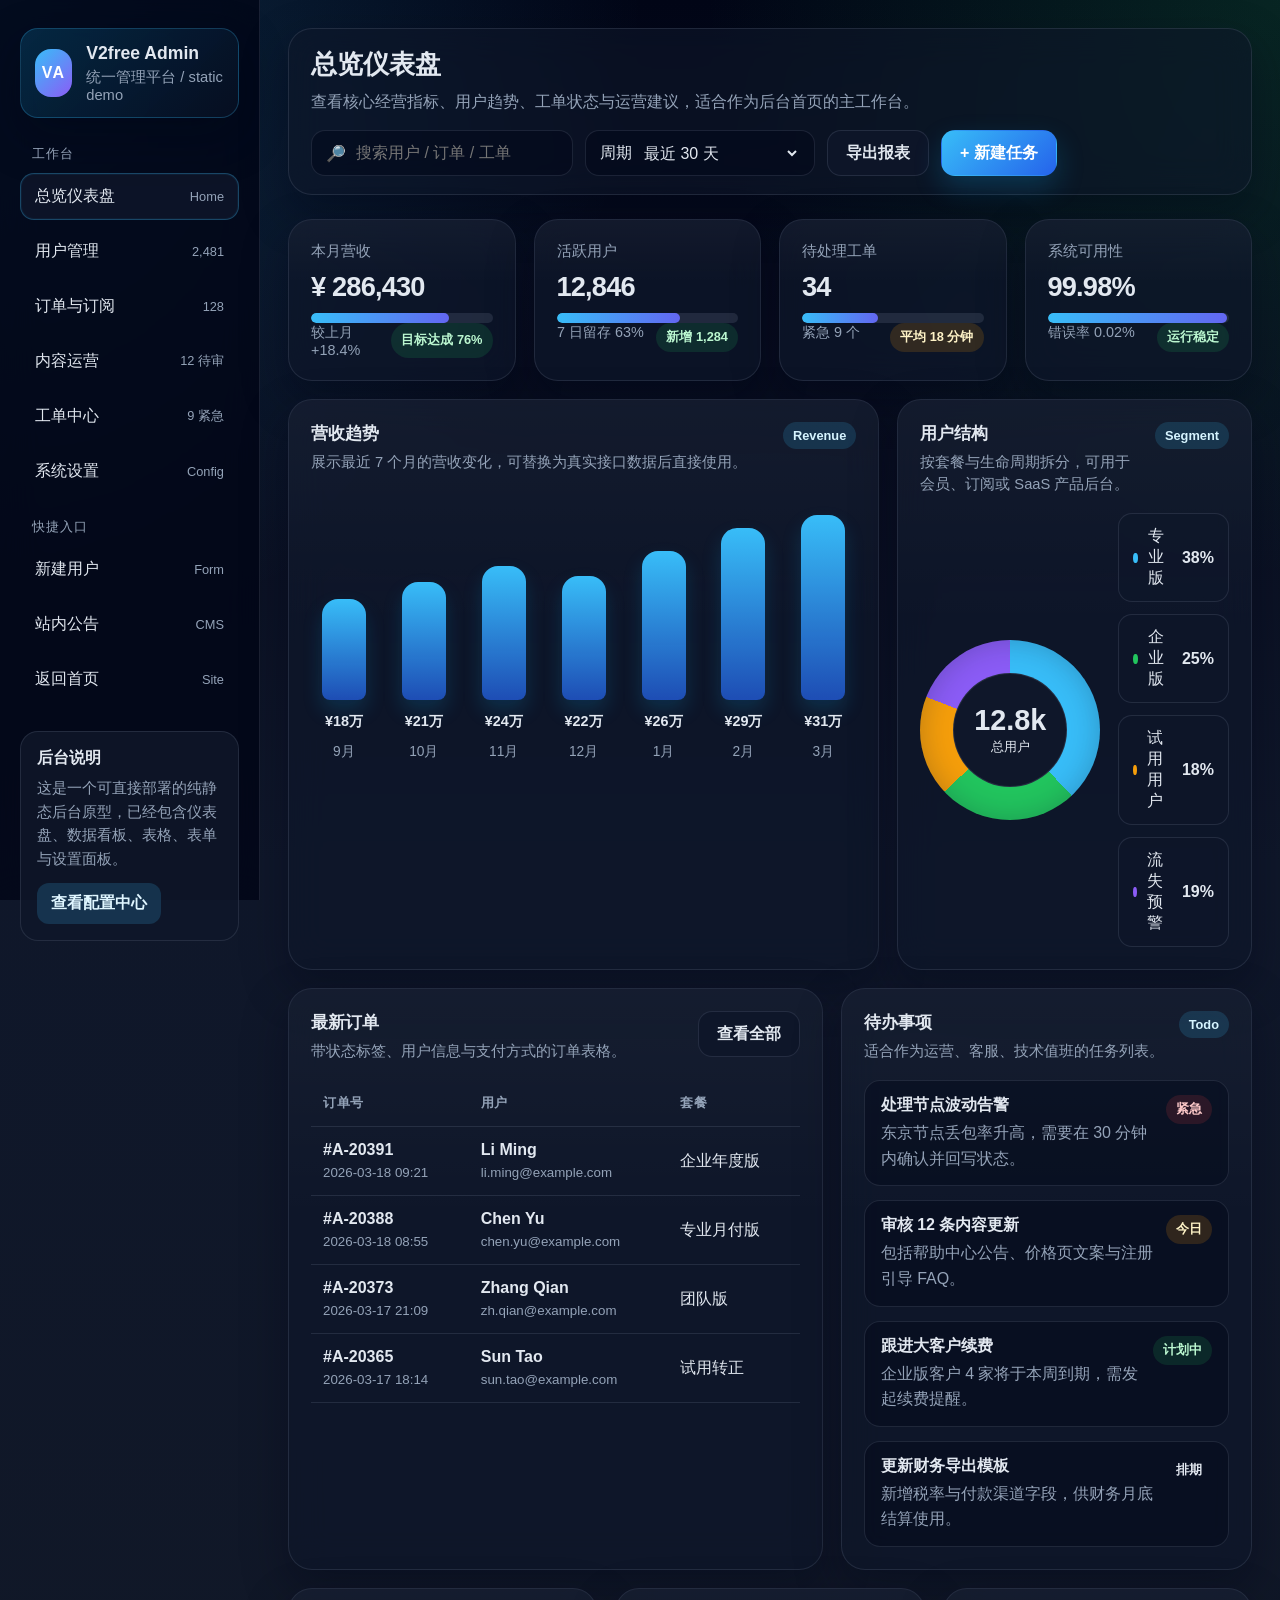
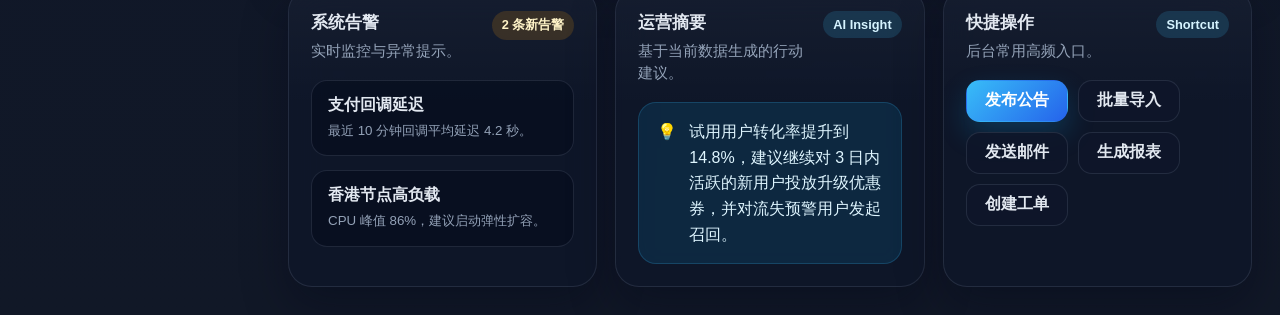
==== admin.html @ 8f2591d8 "Add static admin dashboard demo" ====
<!DOCTYPE html>
<html lang="zh-CN">
<head>
  <meta charset="UTF-8">
  <meta name="viewport" content="width=device-width, initial-scale=1.0">
  <title>V2free 管理后台</title>
  <meta name="description" content="V2free 管理后台原型，包含仪表盘、用户、订单、内容、工单与系统设置。">
  <style>
    :root {
      --bg: #0f172a;
      --panel: rgba(15, 23, 42, 0.72);
      --panel-strong: #111c33;
      --line: rgba(148, 163, 184, 0.16);
      --text: #e2e8f0;
      --muted: #94a3b8;
      --brand: #38bdf8;
      --brand-strong: #0ea5e9;
      --success: #22c55e;
      --warning: #f59e0b;
      --danger: #ef4444;
      --shadow: 0 18px 45px rgba(2, 6, 23, 0.35);
      --radius-lg: 24px;
      --radius-md: 18px;
      --radius-sm: 12px;
      --sidebar-width: 260px;
    }

    * {
      box-sizing: border-box;
    }

    body {
      margin: 0;
      font-family: "Inter", "PingFang SC", "Microsoft YaHei", sans-serif;
      color: var(--text);
      background:
        radial-gradient(circle at top left, rgba(56, 189, 248, 0.18), transparent 28%),
        radial-gradient(circle at top right, rgba(34, 197, 94, 0.16), transparent 25%),
        linear-gradient(180deg, #020617 0%, #0f172a 45%, #111827 100%);
      min-height: 100vh;
    }

    a {
      color: inherit;
      text-decoration: none;
    }

    button,
    input,
    select,
    textarea {
      font: inherit;
    }

    .app-shell {
      display: grid;
      grid-template-columns: var(--sidebar-width) minmax(0, 1fr);
      min-height: 100vh;
    }

    .sidebar {
      position: sticky;
      top: 0;
      height: 100vh;
      padding: 28px 20px;
      background: rgba(2, 6, 23, 0.78);
      border-right: 1px solid var(--line);
      backdrop-filter: blur(18px);
    }

    .brand {
      display: flex;
      align-items: center;
      gap: 14px;
      margin-bottom: 28px;
      padding: 14px;
      border: 1px solid rgba(56, 189, 248, 0.25);
      border-radius: var(--radius-md);
      background: linear-gradient(135deg, rgba(14, 165, 233, 0.18), rgba(15, 23, 42, 0.35));
      box-shadow: var(--shadow);
    }

    .brand-mark {
      display: grid;
      place-items: center;
      width: 48px;
      height: 48px;
      border-radius: 16px;
      background: linear-gradient(135deg, var(--brand), #8b5cf6);
      color: white;
      font-weight: 800;
      letter-spacing: 0.08em;
    }

    .brand h1 {
      margin: 0;
      font-size: 1.1rem;
    }

    .brand p {
      margin: 4px 0 0;
      color: var(--muted);
      font-size: 0.92rem;
    }

    .nav-group {
      margin-top: 24px;
    }

    .nav-title {
      margin: 0 0 10px;
      padding: 0 12px;
      color: var(--muted);
      font-size: 0.8rem;
      letter-spacing: 0.08em;
      text-transform: uppercase;
    }

    .nav-list {
      display: grid;
      gap: 8px;
    }

    .nav-link {
      display: flex;
      align-items: center;
      justify-content: space-between;
      gap: 12px;
      width: 100%;
      padding: 12px 14px;
      border: 1px solid transparent;
      border-radius: 14px;
      color: var(--text);
      background: transparent;
      cursor: pointer;
      transition: 0.2s ease;
      text-align: left;
    }

    .nav-link:hover,
    .nav-link.active {
      background: rgba(15, 23, 42, 0.82);
      border-color: rgba(56, 189, 248, 0.3);
      box-shadow: inset 0 0 0 1px rgba(56, 189, 248, 0.06);
    }

    .nav-link small {
      color: var(--muted);
      font-size: 0.8rem;
    }

    .sidebar-footer {
      margin-top: 28px;
      padding: 16px;
      border-radius: var(--radius-md);
      background: rgba(15, 23, 42, 0.9);
      border: 1px solid var(--line);
    }

    .sidebar-footer h2 {
      margin: 0 0 8px;
      font-size: 1rem;
    }

    .sidebar-footer p {
      margin: 0 0 12px;
      color: var(--muted);
      line-height: 1.6;
      font-size: 0.92rem;
    }

    .sidebar-footer a {
      display: inline-flex;
      align-items: center;
      justify-content: center;
      padding: 10px 14px;
      border-radius: 12px;
      background: rgba(56, 189, 248, 0.18);
      color: #dff6ff;
      font-weight: 600;
    }

    .main {
      padding: 28px;
    }

    .topbar {
      display: flex;
      flex-wrap: wrap;
      align-items: center;
      justify-content: space-between;
      gap: 16px;
      margin-bottom: 24px;
      padding: 18px 22px;
      border: 1px solid var(--line);
      border-radius: var(--radius-lg);
      background: rgba(15, 23, 42, 0.58);
      backdrop-filter: blur(18px);
      box-shadow: var(--shadow);
    }

    .headline h2 {
      margin: 0;
      font-size: clamp(1.4rem, 2vw, 2rem);
    }

    .headline p {
      margin: 8px 0 0;
      color: var(--muted);
      line-height: 1.5;
    }

    .toolbar {
      display: flex;
      flex-wrap: wrap;
      gap: 12px;
      align-items: center;
    }

    .search-box,
    .select-box {
      display: inline-flex;
      align-items: center;
      gap: 8px;
      min-height: 46px;
      padding: 0 14px;
      border: 1px solid var(--line);
      border-radius: 14px;
      background: rgba(2, 6, 23, 0.45);
    }

    .search-box input,
    .select-box select {
      border: 0;
      outline: none;
      color: var(--text);
      background: transparent;
      min-width: 160px;
    }

    .select-box select option {
      background: #0f172a;
    }

    .btn {
      display: inline-flex;
      align-items: center;
      justify-content: center;
      gap: 8px;
      min-height: 46px;
      padding: 0 18px;
      border: 1px solid transparent;
      border-radius: 14px;
      cursor: pointer;
      transition: 0.2s ease;
      font-weight: 700;
    }

    .btn-primary {
      background: linear-gradient(135deg, var(--brand), #2563eb);
      color: white;
      box-shadow: 0 12px 28px rgba(14, 165, 233, 0.22);
    }

    .btn-secondary {
      background: rgba(15, 23, 42, 0.9);
      border-color: var(--line);
      color: var(--text);
    }

    .btn:hover {
      transform: translateY(-1px);
    }

    .panel-grid {
      display: grid;
      gap: 18px;
    }

    .stats-grid {
      grid-template-columns: repeat(4, minmax(0, 1fr));
      margin-bottom: 18px;
    }

    .content-grid {
      grid-template-columns: 2fr 1.2fr;
      margin-bottom: 18px;
    }

    .secondary-grid {
      grid-template-columns: 1.3fr 1fr;
      margin-bottom: 18px;
    }

    .triple-grid {
      grid-template-columns: repeat(3, minmax(0, 1fr));
    }

    .card {
      position: relative;
      overflow: hidden;
      border: 1px solid var(--line);
      border-radius: var(--radius-lg);
      background: var(--panel);
      backdrop-filter: blur(18px);
      box-shadow: var(--shadow);
    }

    .card::after {
      content: "";
      position: absolute;
      inset: 0;
      background: linear-gradient(180deg, rgba(255, 255, 255, 0.03), transparent 40%);
      pointer-events: none;
    }

    .card-body {
      position: relative;
      z-index: 1;
      padding: 22px;
    }

    .card-header {
      display: flex;
      align-items: flex-start;
      justify-content: space-between;
      gap: 12px;
      margin-bottom: 18px;
    }

    .card-header h3,
    .card-header h4 {
      margin: 0;
      font-size: 1.06rem;
    }

    .card-header p {
      margin: 6px 0 0;
      color: var(--muted);
      line-height: 1.5;
      font-size: 0.92rem;
    }

    .tag,
    .status,
    .badge {
      display: inline-flex;
      align-items: center;
      justify-content: center;
      gap: 6px;
      padding: 6px 10px;
      border-radius: 999px;
      font-size: 0.8rem;
      font-weight: 700;
      white-space: nowrap;
    }

    .tag {
      background: rgba(56, 189, 248, 0.16);
      color: #d6f4ff;
    }

    .status.success,
    .badge.success {
      background: rgba(34, 197, 94, 0.14);
      color: #bbf7d0;
    }

    .status.warning,
    .badge.warning {
      background: rgba(245, 158, 11, 0.16);
      color: #fef3c7;
    }

    .status.danger,
    .badge.danger {
      background: rgba(239, 68, 68, 0.14);
      color: #fecaca;
    }

    .metric-title {
      color: var(--muted);
      font-size: 0.92rem;
    }

    .metric-value {
      margin: 10px 0 10px;
      font-size: clamp(1.7rem, 2vw, 2.2rem);
      font-weight: 800;
      letter-spacing: -0.03em;
    }

    .metric-footnote {
      display: flex;
      justify-content: space-between;
      gap: 12px;
      color: var(--muted);
      font-size: 0.9rem;
    }

    .mini-progress,
    .progress {
      width: 100%;
      height: 10px;
      border-radius: 999px;
      background: rgba(148, 163, 184, 0.16);
      overflow: hidden;
    }

    .mini-progress span,
    .progress span {
      display: block;
      height: 100%;
      border-radius: inherit;
      background: linear-gradient(90deg, var(--brand), #6366f1);
    }

    .chart {
      display: flex;
      align-items: flex-end;
      gap: 14px;
      height: 270px;
      padding-top: 10px;
    }

    .bar-group {
      flex: 1;
      min-width: 0;
      display: flex;
      flex-direction: column;
      align-items: center;
      gap: 12px;
    }

    .bar-stack {
      width: 100%;
      max-width: 44px;
      height: 210px;
      display: flex;
      align-items: flex-end;
    }

    .bar {
      width: 100%;
      border-radius: 16px 16px 8px 8px;
      background: linear-gradient(180deg, rgba(56, 189, 248, 1), rgba(37, 99, 235, 0.72));
      box-shadow: 0 10px 20px rgba(14, 165, 233, 0.18);
    }

    .bar-group span {
      color: var(--muted);
      font-size: 0.86rem;
    }

    .bar-group strong {
      font-size: 0.9rem;
    }

    .donut-layout {
      display: grid;
      grid-template-columns: 180px 1fr;
      gap: 18px;
      align-items: center;
    }

    .donut {
      width: 180px;
      aspect-ratio: 1;
      border-radius: 50%;
      background: conic-gradient(
        var(--brand) 0 38%,
        #22c55e 38% 63%,
        #f59e0b 63% 81%,
        #8b5cf6 81% 100%
      );
      display: grid;
      place-items: center;
      margin: 0 auto;
      box-shadow: inset 0 0 30px rgba(15, 23, 42, 0.25);
    }

    .donut::before {
      content: "";
      width: 112px;
      height: 112px;
      border-radius: 50%;
      background: #0f172a;
      border: 1px solid var(--line);
    }

    .donut-center {
      position: absolute;
      text-align: center;
    }

    .donut-center strong {
      display: block;
      font-size: 1.8rem;
    }

    .legend {
      display: grid;
      gap: 12px;
    }

    .legend-item {
      display: flex;
      align-items: center;
      justify-content: space-between;
      gap: 12px;
      padding: 12px 14px;
      border: 1px solid var(--line);
      border-radius: 14px;
      background: rgba(15, 23, 42, 0.58);
    }

    .legend-left {
      display: flex;
      align-items: center;
      gap: 10px;
    }

    .dot {
      width: 10px;
      height: 10px;
      border-radius: 50%;
    }

    .table-wrap {
      overflow-x: auto;
    }

    table {
      width: 100%;
      border-collapse: collapse;
      min-width: 680px;
    }

    th,
    td {
      padding: 14px 12px;
      border-bottom: 1px solid var(--line);
      text-align: left;
      vertical-align: middle;
    }

    th {
      color: var(--muted);
      font-size: 0.84rem;
      letter-spacing: 0.05em;
      text-transform: uppercase;
      font-weight: 700;
    }

    td strong {
      display: block;
      margin-bottom: 4px;
    }

    td small {
      color: var(--muted);
    }

    .list {
      display: grid;
      gap: 14px;
    }

    .list-item {
      display: flex;
      align-items: flex-start;
      justify-content: space-between;
      gap: 12px;
      padding: 14px 16px;
      border: 1px solid var(--line);
      border-radius: 16px;
      background: rgba(2, 6, 23, 0.38);
    }

    .list-item h4 {
      margin: 0 0 4px;
      font-size: 1rem;
    }

    .list-item p,
    .list-item small {
      margin: 0;
      color: var(--muted);
      line-height: 1.6;
    }

    .split {
      display: grid;
      grid-template-columns: 1fr 1fr;
      gap: 18px;
    }

    .form-grid {
      display: grid;
      grid-template-columns: repeat(2, minmax(0, 1fr));
      gap: 16px;
    }

    .form-group {
      display: grid;
      gap: 8px;
    }

    .form-group.full {
      grid-column: 1 / -1;
    }

    .form-group label {
      color: var(--muted);
      font-size: 0.92rem;
    }

    .field {
      width: 100%;
      min-height: 48px;
      padding: 12px 14px;
      border: 1px solid var(--line);
      border-radius: 14px;
      background: rgba(2, 6, 23, 0.38);
      color: var(--text);
      outline: none;
    }

    textarea.field {
      min-height: 120px;
      resize: vertical;
    }

    .toggle-row {
      display: grid;
      gap: 12px;
    }

    .toggle-item {
      display: flex;
      align-items: center;
      justify-content: space-between;
      gap: 14px;
      padding: 14px 16px;
      border: 1px solid var(--line);
      border-radius: 16px;
      background: rgba(2, 6, 23, 0.34);
    }

    .switch {
      position: relative;
      width: 54px;
      height: 30px;
      flex: 0 0 auto;
    }

    .switch input {
      display: none;
    }

    .slider {
      position: absolute;
      inset: 0;
      border-radius: 999px;
      background: rgba(148, 163, 184, 0.28);
      transition: 0.2s ease;
      cursor: pointer;
    }

    .slider::before {
      content: "";
      position: absolute;
      top: 3px;
      left: 4px;
      width: 24px;
      height: 24px;
      border-radius: 50%;
      background: white;
      transition: 0.2s ease;
      box-shadow: 0 6px 16px rgba(15, 23, 42, 0.35);
    }

    .switch input:checked + .slider {
      background: linear-gradient(135deg, var(--brand), #2563eb);
    }

    .switch input:checked + .slider::before {
      transform: translateX(23px);
    }

    .section-panel {
      display: none;
    }

    .section-panel.active {
      display: block;
    }

    .notice {
      display: flex;
      align-items: flex-start;
      gap: 12px;
      padding: 16px 18px;
      border-radius: 18px;
      background: rgba(14, 165, 233, 0.12);
      border: 1px solid rgba(56, 189, 248, 0.2);
      color: #dff6ff;
      line-height: 1.6;
    }

    .quick-actions {
      display: flex;
      flex-wrap: wrap;
      gap: 10px;
    }

    .quick-actions .btn {
      min-height: 42px;
    }

    @media (max-width: 1200px) {
      .stats-grid,
      .triple-grid {
        grid-template-columns: repeat(2, minmax(0, 1fr));
      }

      .content-grid,
      .secondary-grid,
      .split,
      .donut-layout {
        grid-template-columns: 1fr;
      }
    }

    @media (max-width: 900px) {
      .app-shell {
        grid-template-columns: 1fr;
      }

      .sidebar {
        position: static;
        height: auto;
      }

      .form-grid,
      .stats-grid,
      .triple-grid {
        grid-template-columns: 1fr;
      }

      .main {
        padding: 18px;
      }

      .topbar {
        padding: 16px;
      }
    }
  </style>
</head>
<body>
  <div class="app-shell">
    <aside class="sidebar">
      <div class="brand">
        <div class="brand-mark">VA</div>
        <div>
          <h1>V2free Admin</h1>
          <p>统一管理平台 / static demo</p>
        </div>
      </div>

      <div class="nav-group">
        <p class="nav-title">工作台</p>
        <div class="nav-list">
          <button class="nav-link active" data-target="dashboard">
            <span>总览仪表盘</span>
            <small>Home</small>
          </button>
          <button class="nav-link" data-target="users">
            <span>用户管理</span>
            <small>2,481</small>
          </button>
          <button class="nav-link" data-target="orders">
            <span>订单与订阅</span>
            <small>128</small>
          </button>
          <button class="nav-link" data-target="content">
            <span>内容运营</span>
            <small>12 待审</small>
          </button>
          <button class="nav-link" data-target="tickets">
            <span>工单中心</span>
            <small>9 紧急</small>
          </button>
          <button class="nav-link" data-target="settings">
            <span>系统设置</span>
            <small>Config</small>
          </button>
        </div>
      </div>

      <div class="nav-group">
        <p class="nav-title">快捷入口</p>
        <div class="nav-list">
          <a class="nav-link" href="#create-user">
            <span>新建用户</span>
            <small>Form</small>
          </a>
          <a class="nav-link" href="#broadcast">
            <span>站内公告</span>
            <small>CMS</small>
          </a>
          <a class="nav-link" href="/index.html">
            <span>返回首页</span>
            <small>Site</small>
          </a>
        </div>
      </div>

      <div class="sidebar-footer">
        <h2>后台说明</h2>
        <p>这是一个可直接部署的纯静态后台原型，已经包含仪表盘、数据看板、表格、表单与设置面板。</p>
        <a href="#settings">查看配置中心</a>
      </div>
    </aside>

    <main class="main">
      <header class="topbar">
        <div class="headline">
          <h2 id="page-title">总览仪表盘</h2>
          <p id="page-desc">查看核心经营指标、用户趋势、工单状态与运营建议，适合作为后台首页的主工作台。</p>
        </div>
        <div class="toolbar">
          <label class="search-box">
            <span>🔎</span>
            <input type="search" placeholder="搜索用户 / 订单 / 工单">
          </label>
          <label class="select-box">
            <span>周期</span>
            <select>
              <option>最近 7 天</option>
              <option selected>最近 30 天</option>
              <option>最近 90 天</option>
            </select>
          </label>
          <button class="btn btn-secondary">导出报表</button>
          <button class="btn btn-primary">+ 新建任务</button>
        </div>
      </header>

      <section class="section-panel active" id="dashboard">
        <div class="panel-grid stats-grid">
          <article class="card">
            <div class="card-body">
              <div class="metric-title">本月营收</div>
              <div class="metric-value">¥ 286,430</div>
              <div class="mini-progress"><span style="width: 76%"></span></div>
              <div class="metric-footnote">
                <span>较上月 +18.4%</span>
                <span class="status success">目标达成 76%</span>
              </div>
            </div>
          </article>
          <article class="card">
            <div class="card-body">
              <div class="metric-title">活跃用户</div>
              <div class="metric-value">12,846</div>
              <div class="mini-progress"><span style="width: 68%"></span></div>
              <div class="metric-footnote">
                <span>7 日留存 63%</span>
                <span class="status success">新增 1,284</span>
              </div>
            </div>
          </article>
          <article class="card">
            <div class="card-body">
              <div class="metric-title">待处理工单</div>
              <div class="metric-value">34</div>
              <div class="mini-progress"><span style="width: 42%"></span></div>
              <div class="metric-footnote">
                <span>紧急 9 个</span>
                <span class="status warning">平均 18 分钟</span>
              </div>
            </div>
          </article>
          <article class="card">
            <div class="card-body">
              <div class="metric-title">系统可用性</div>
              <div class="metric-value">99.98%</div>
              <div class="mini-progress"><span style="width: 99%"></span></div>
              <div class="metric-footnote">
                <span>错误率 0.02%</span>
                <span class="status success">运行稳定</span>
              </div>
            </div>
          </article>
        </div>

        <div class="panel-grid content-grid">
          <article class="card">
            <div class="card-body">
              <div class="card-header">
                <div>
                  <h3>营收趋势</h3>
                  <p>展示最近 7 个月的营收变化，可替换为真实接口数据后直接使用。</p>
                </div>
                <span class="tag">Revenue</span>
              </div>
              <div class="chart" aria-label="Revenue chart">
                <div class="bar-group"><div class="bar-stack"><div class="bar" style="height: 48%"></div></div><strong>¥18万</strong><span>9月</span></div>
                <div class="bar-group"><div class="bar-stack"><div class="bar" style="height: 56%"></div></div><strong>¥21万</strong><span>10月</span></div>
                <div class="bar-group"><div class="bar-stack"><div class="bar" style="height: 64%"></div></div><strong>¥24万</strong><span>11月</span></div>
                <div class="bar-group"><div class="bar-stack"><div class="bar" style="height: 59%"></div></div><strong>¥22万</strong><span>12月</span></div>
                <div class="bar-group"><div class="bar-stack"><div class="bar" style="height: 71%"></div></div><strong>¥26万</strong><span>1月</span></div>
                <div class="bar-group"><div class="bar-stack"><div class="bar" style="height: 82%"></div></div><strong>¥29万</strong><span>2月</span></div>
                <div class="bar-group"><div class="bar-stack"><div class="bar" style="height: 88%"></div></div><strong>¥31万</strong><span>3月</span></div>
              </div>
            </div>
          </article>

          <article class="card">
            <div class="card-body">
              <div class="card-header">
                <div>
                  <h3>用户结构</h3>
                  <p>按套餐与生命周期拆分，可用于会员、订阅或 SaaS 产品后台。</p>
                </div>
                <span class="tag">Segment</span>
              </div>
              <div class="donut-layout">
                <div style="position:relative; display:grid; place-items:center;">
                  <div class="donut"></div>
                  <div class="donut-center">
                    <strong>12.8k</strong>
                    <small>总用户</small>
                  </div>
                </div>
                <div class="legend">
                  <div class="legend-item"><div class="legend-left"><span class="dot" style="background:#38bdf8"></span><span>专业版</span></div><strong>38%</strong></div>
                  <div class="legend-item"><div class="legend-left"><span class="dot" style="background:#22c55e"></span><span>企业版</span></div><strong>25%</strong></div>
                  <div class="legend-item"><div class="legend-left"><span class="dot" style="background:#f59e0b"></span><span>试用用户</span></div><strong>18%</strong></div>
                  <div class="legend-item"><div class="legend-left"><span class="dot" style="background:#8b5cf6"></span><span>流失预警</span></div><strong>19%</strong></div>
                </div>
              </div>
            </div>
          </article>
        </div>

        <div class="panel-grid secondary-grid">
          <article class="card">
            <div class="card-body">
              <div class="card-header">
                <div>
                  <h3>最新订单</h3>
                  <p>带状态标签、用户信息与支付方式的订单表格。</p>
                </div>
                <button class="btn btn-secondary">查看全部</button>
              </div>
              <div class="table-wrap">
                <table>
                  <thead>
                    <tr>
                      <th>订单号</th>
                      <th>用户</th>
                      <th>套餐</th>
                      <th>金额</th>
                      <th>状态</th>
                    </tr>
                  </thead>
                  <tbody>
                    <tr>
                      <td><strong>#A-20391</strong><small>2026-03-18 09:21</small></td>
                      <td><strong>Li Ming</strong><small>li.ming@example.com</small></td>
                      <td>企业年度版</td>
                      <td>¥ 9,999</td>
                      <td><span class="badge success">已支付</span></td>
                    </tr>
                    <tr>
                      <td><strong>#A-20388</strong><small>2026-03-18 08:55</small></td>
                      <td><strong>Chen Yu</strong><small>chen.yu@example.com</small></td>
                      <td>专业月付版</td>
                      <td>¥ 199</td>
                      <td><span class="badge warning">待确认</span></td>
                    </tr>
                    <tr>
                      <td><strong>#A-20373</strong><small>2026-03-17 21:09</small></td>
                      <td><strong>Zhang Qian</strong><small>zh.qian@example.com</small></td>
                      <td>团队版</td>
                      <td>¥ 1,299</td>
                      <td><span class="badge success">已完成</span></td>
                    </tr>
                    <tr>
                      <td><strong>#A-20365</strong><small>2026-03-17 18:14</small></td>
                      <td><strong>Sun Tao</strong><small>sun.tao@example.com</small></td>
                      <td>试用转正</td>
                      <td>¥ 599</td>
                      <td><span class="badge danger">退款中</span></td>
                    </tr>
                  </tbody>
                </table>
              </div>
            </div>
          </article>

          <article class="card">
            <div class="card-body">
              <div class="card-header">
                <div>
                  <h3>待办事项</h3>
                  <p>适合作为运营、客服、技术值班的任务列表。</p>
                </div>
                <span class="tag">Todo</span>
              </div>
              <div class="list">
                <div class="list-item">
                  <div>
                    <h4>处理节点波动告警</h4>
                    <p>东京节点丢包率升高，需要在 30 分钟内确认并回写状态。</p>
                  </div>
                  <span class="badge danger">紧急</span>
                </div>
                <div class="list-item">
                  <div>
                    <h4>审核 12 条内容更新</h4>
                    <p>包括帮助中心公告、价格页文案与注册引导 FAQ。</p>
                  </div>
                  <span class="badge warning">今日</span>
                </div>
                <div class="list-item">
                  <div>
                    <h4>跟进大客户续费</h4>
                    <p>企业版客户 4 家将于本周到期，需发起续费提醒。</p>
                  </div>
                  <span class="badge success">计划中</span>
                </div>
                <div class="list-item">
                  <div>
                    <h4>更新财务导出模板</h4>
                    <p>新增税率与付款渠道字段，供财务月底结算使用。</p>
                  </div>
                  <span class="badge">排期</span>
                </div>
              </div>
            </div>
          </article>
        </div>

        <div class="panel-grid triple-grid">
          <article class="card">
            <div class="card-body">
              <div class="card-header">
                <div>
                  <h4>系统告警</h4>
                  <p>实时监控与异常提示。</p>
                </div>
                <span class="status warning">2 条新告警</span>
              </div>
              <div class="list">
                <div class="list-item">
                  <div>
                    <h4>支付回调延迟</h4>
                    <small>最近 10 分钟回调平均延迟 4.2 秒。</small>
                  </div>
                </div>
                <div class="list-item">
                  <div>
                    <h4>香港节点高负载</h4>
                    <small>CPU 峰值 86%，建议启动弹性扩容。</small>
                  </div>
                </div>
              </div>
            </div>
          </article>
          <article class="card">
            <div class="card-body">
              <div class="card-header">
                <div>
                  <h4>运营摘要</h4>
                  <p>基于当前数据生成的行动建议。</p>
                </div>
                <span class="tag">AI Insight</span>
              </div>
              <div class="notice">
                <div>💡</div>
                <div>试用用户转化率提升到 14.8%，建议继续对 3 日内活跃的新用户投放升级优惠券，并对流失预警用户发起召回。</div>
              </div>
            </div>
          </article>
          <article class="card" id="broadcast">
            <div class="card-body">
              <div class="card-header">
                <div>
                  <h4>快捷操作</h4>
                  <p>后台常用高频入口。</p>
                </div>
                <span class="tag">Shortcut</span>
              </div>
              <div class="quick-actions">
                <button class="btn btn-primary">发布公告</button>
                <button class="btn btn-secondary">批量导入</button>
                <button class="btn btn-secondary">发送邮件</button>
                <button class="btn btn-secondary">生成报表</button>
                <button class="btn btn-secondary">创建工单</button>
              </div>
            </div>
          </article>
        </div>
      </section>

      <section class="section-panel" id="users">
        <div class="panel-grid secondary-grid">
          <article class="card">
            <div class="card-body">
              <div class="card-header">
                <div>
                  <h3>用户列表</h3>
                  <p>包含会员等级、最近登录、健康度与当前状态。</p>
                </div>
                <button class="btn btn-primary">导入用户</button>
              </div>
              <div class="table-wrap">
                <table>
                  <thead>
                    <tr>
                      <th>姓名</th>
                      <th>会员等级</th>
                      <th>最近登录</th>
                      <th>健康度</th>
                      <th>状态</th>
                    </tr>
                  </thead>
                  <tbody>
                    <tr>
                      <td><strong>Wang Lei</strong><small>wang.lei@example.com</small></td>
                      <td>企业版</td>
                      <td>2026-03-18 10:02</td>
                      <td>92 / 100</td>
                      <td><span class="badge success">正常</span></td>
                    </tr>
                    <tr>
                      <td><strong>Liu Jia</strong><small>liu.jia@example.com</small></td>
                      <td>专业版</td>
                      <td>2026-03-18 08:17</td>
                      <td>78 / 100</td>
                      <td><span class="badge warning">待跟进</span></td>
                    </tr>
                    <tr>
                      <td><strong>Zhao Xin</strong><small>zhao.xin@example.com</small></td>
                      <td>试用版</td>
                      <td>2026-03-17 21:44</td>
                      <td>61 / 100</td>
                      <td><span class="badge danger">流失预警</span></td>
                    </tr>
                  </tbody>
                </table>
              </div>
            </div>
          </article>

          <article class="card" id="create-user">
            <div class="card-body">
              <div class="card-header">
                <div>
                  <h3>新建 / 编辑用户</h3>
                  <p>支持快速录入基础信息、套餐与备注。</p>
                </div>
                <span class="tag">Form</span>
              </div>
              <form class="form-grid">
                <div class="form-group">
                  <label for="user-name">姓名</label>
                  <input id="user-name" class="field" type="text" placeholder="请输入姓名">
                </div>
                <div class="form-group">
                  <label for="user-email">邮箱</label>
                  <input id="user-email" class="field" type="email" placeholder="请输入邮箱">
                </div>
                <div class="form-group">
                  <label for="user-plan">套餐</label>
                  <select id="user-plan" class="field">
                    <option>试用版</option>
                    <option selected>专业版</option>
                    <option>企业版</option>
                  </select>
                </div>
                <div class="form-group">
                  <label for="user-status">状态</label>
                  <select id="user-status" class="field">
                    <option selected>正常</option>
                    <option>待跟进</option>
                    <option>禁用</option>
                  </select>
                </div>
                <div class="form-group full">
                  <label for="user-note">备注</label>
                  <textarea id="user-note" class="field" placeholder="填写跟进记录、客户标签或风险说明"></textarea>
                </div>
                <div class="form-group full" style="display:flex; gap:12px; flex-wrap:wrap;">
                  <button class="btn btn-primary" type="button">保存用户</button>
                  <button class="btn btn-secondary" type="reset">重置</button>
                </div>
              </form>
            </div>
          </article>
        </div>
      </section>

      <section class="section-panel" id="orders">
        <div class="panel-grid split">
          <article class="card">
            <div class="card-body">
              <div class="card-header">
                <div>
                  <h3>订单概览</h3>
                  <p>汇总支付成功率、退款率与续费转化情况。</p>
                </div>
                <span class="tag">Sales</span>
              </div>
              <div class="list">
                <div class="list-item"><div><h4>支付成功率</h4><small>近 30 天支付成功率稳步提升。</small></div><strong>97.2%</strong></div>
                <div class="list-item"><div><h4>退款率</h4><small>同比下降 1.8%，客服解释成本降低。</small></div><strong>2.1%</strong></div>
                <div class="list-item"><div><h4>自动续费转化</h4><small>企业客户自动续费占比更高。</small></div><strong>44.6%</strong></div>
              </div>
            </div>
          </article>
          <article class="card">
            <div class="card-body">
              <div class="card-header">
                <div>
                  <h3>收款渠道</h3>
                  <p>便于运营查看渠道贡献占比。</p>
                </div>
                <span class="tag">Finance</span>
              </div>
              <div class="legend">
                <div class="legend-item"><div class="legend-left"><span class="dot" style="background:#38bdf8"></span><span>支付宝</span></div><strong>42%</strong></div>
                <div class="legend-item"><div class="legend-left"><span class="dot" style="background:#22c55e"></span><span>微信支付</span></div><strong>31%</strong></div>
                <div class="legend-item"><div class="legend-left"><span class="dot" style="background:#8b5cf6"></span><span>Stripe</span></div><strong>17%</strong></div>
                <div class="legend-item"><div class="legend-left"><span class="dot" style="background:#f59e0b"></span><span>人工转账</span></div><strong>10%</strong></div>
              </div>
            </div>
          </article>
        </div>
      </section>

      <section class="section-panel" id="content">
        <div class="panel-grid split">
          <article class="card">
            <div class="card-body">
              <div class="card-header">
                <div>
                  <h3>内容发布队列</h3>
                  <p>适用于公告、帮助中心、博客或活动页审核。</p>
                </div>
                <button class="btn btn-primary">新建内容</button>
              </div>
              <div class="list">
                <div class="list-item"><div><h4>3 月维护公告</h4><small>作者：运营团队 · 计划发布时间：2026-03-19</small></div><span class="badge warning">待审核</span></div>
                <div class="list-item"><div><h4>企业版升级说明</h4><small>作者：产品团队 · 已校对，等待发布</small></div><span class="badge success">可发布</span></div>
                <div class="list-item"><div><h4>新手帮助文档</h4><small>作者：客服团队 · 缺少截图资源</small></div><span class="badge danger">需补充</span></div>
              </div>
            </div>
          </article>
          <article class="card">
            <div class="card-body">
              <div class="card-header">
                <div>
                  <h3>公告编辑器</h3>
                  <p>示例配置区，可接 CMS 接口或富文本编辑器。</p>
                </div>
                <span class="tag">CMS</span>
              </div>
              <div class="form-grid">
                <div class="form-group full">
                  <label for="notice-title">标题</label>
                  <input id="notice-title" class="field" type="text" value="系统维护通知">
                </div>
                <div class="form-group full">
                  <label for="notice-content">内容</label>
                  <textarea id="notice-content" class="field">尊敬的用户，平台将于周五凌晨 02:00 - 03:00 进行例行维护，期间部分服务可能出现短暂波动。</textarea>
                </div>
                <div class="form-group full" style="display:flex; gap:12px; flex-wrap:wrap;">
                  <button class="btn btn-primary" type="button">保存草稿</button>
                  <button class="btn btn-secondary" type="button">预览</button>
                  <button class="btn btn-secondary" type="button">安排发布</button>
                </div>
              </div>
            </div>
          </article>
        </div>
      </section>

      <section class="section-panel" id="tickets">
        <div class="panel-grid split">
          <article class="card">
            <div class="card-body">
              <div class="card-header">
                <div>
                  <h3>工单分布</h3>
                  <p>按优先级查看当前工单量。</p>
                </div>
                <span class="tag">Support</span>
              </div>
              <div class="list">
                <div class="list-item"><div><h4>P1 紧急故障</h4><small>影响支付、登录、核心连接服务。</small></div><strong>9</strong></div>
                <div class="list-item"><div><h4>P2 功能异常</h4><small>影响部分用户体验，需要 4 小时内处理。</small></div><strong>14</strong></div>
                <div class="list-item"><div><h4>P3 咨询建议</h4><small>咨询、文档反馈和需求建议。</small></div><strong>28</strong></div>
              </div>
            </div>
          </article>
          <article class="card">
            <div class="card-body">
              <div class="card-header">
                <div>
                  <h3>最近工单</h3>
                  <p>展示客服 SLA 与处理状态。</p>
                </div>
                <span class="status warning">平均首响 6 分钟</span>
              </div>
              <div class="list">
                <div class="list-item"><div><h4>#TK-1021 登录验证码失败</h4><small>提交人：zhou@example.com · 5 分钟前</small></div><span class="badge danger">处理中</span></div>
                <div class="list-item"><div><h4>#TK-1016 企业版续费咨询</h4><small>提交人：sales@example.com · 21 分钟前</small></div><span class="badge success">已响应</span></div>
                <div class="list-item"><div><h4>#TK-1009 节点延迟反馈</h4><small>提交人：user@example.com · 48 分钟前</small></div><span class="badge warning">待派发</span></div>
              </div>
            </div>
          </article>
        </div>
      </section>

      <section class="section-panel" id="settings">
        <div class="panel-grid split">
          <article class="card">
            <div class="card-body">
              <div class="card-header">
                <div>
                  <h3>系统配置</h3>
                  <p>常见后台开关、通知与安全项。</p>
                </div>
                <span class="tag">Config</span>
              </div>
              <div class="toggle-row">
                <div class="toggle-item">
                  <div>
                    <h4>启用注册审核</h4>
                    <small>开启后新用户需审核通过后才能使用核心功能。</small>
                  </div>
                  <label class="switch"><input type="checkbox" checked><span class="slider"></span></label>
                </div>
                <div class="toggle-item">
                  <div>
                    <h4>异常登录提醒</h4>
                    <small>发现异地或异常设备登录时自动发送邮件/短信提醒。</small>
                  </div>
                  <label class="switch"><input type="checkbox" checked><span class="slider"></span></label>
                </div>
                <div class="toggle-item">
                  <div>
                    <h4>维护模式</h4>
                    <small>临时进入维护状态，前台显示统一维护公告。</small>
                  </div>
                  <label class="switch"><input type="checkbox"><span class="slider"></span></label>
                </div>
              </div>
            </div>
          </article>

          <article class="card">
            <div class="card-body">
              <div class="card-header">
                <div>
                  <h3>通知与 API</h3>
                  <p>可扩展为 Webhook、短信、邮件与第三方集成配置。</p>
                </div>
                <span class="tag">Integration</span>
              </div>
              <div class="form-grid">
                <div class="form-group full">
                  <label for="webhook">Webhook 地址</label>
                  <input id="webhook" class="field" type="url" value="https://api.example.com/hooks/admin-events">
                </div>
                <div class="form-group">
                  <label for="email">通知邮箱</label>
                  <input id="email" class="field" type="email" value="ops@example.com">
                </div>
                <div class="form-group">
                  <label for="channel">默认通道</label>
                  <select id="channel" class="field">
                    <option selected>邮件 + 站内信</option>
                    <option>仅邮件</option>
                    <option>仅站内信</option>
                  </select>
                </div>
                <div class="form-group full" style="display:flex; gap:12px; flex-wrap:wrap;">
                  <button class="btn btn-primary" type="button">保存设置</button>
                  <button class="btn btn-secondary" type="button">测试回调</button>
                </div>
              </div>
            </div>
          </article>
        </div>
      </section>
    </main>
  </div>

  <script>
    const pageMeta = {
      dashboard: {
        title: '总览仪表盘',
        desc: '查看核心经营指标、用户趋势、工单状态与运营建议，适合作为后台首页的主工作台。'
      },
      users: {
        title: '用户管理',
        desc: '集中处理用户档案、会员等级、状态跟踪与手动录入，适合作为 CRM / 用户后台的基础模块。'
      },
      orders: {
        title: '订单与订阅',
        desc: '查看订单表现、支付渠道和订阅续费数据，可继续接入真实财务接口。'
      },
      content: {
        title: '内容运营',
        desc: '管理公告、帮助文档和活动内容，支持审核与发布流程展示。'
      },
      tickets: {
        title: '工单中心',
        desc: '查看客服响应效率、工单优先级和最新处理状态。'
      },
      settings: {
        title: '系统设置',
        desc: '统一管理系统开关、通知策略与集成配置。'
      }
    };

    const links = document.querySelectorAll('.nav-link[data-target]');
    const panels = document.querySelectorAll('.section-panel');
    const title = document.getElementById('page-title');
    const desc = document.getElementById('page-desc');

    links.forEach((link) => {
      link.addEventListener('click', () => {
        const target = link.dataset.target;
        links.forEach((item) => item.classList.toggle('active', item === link));
        panels.forEach((panel) => panel.classList.toggle('active', panel.id === target));
        title.textContent = pageMeta[target].title;
        desc.textContent = pageMeta[target].desc;
      });
    });
  </script>
</body>
</html>
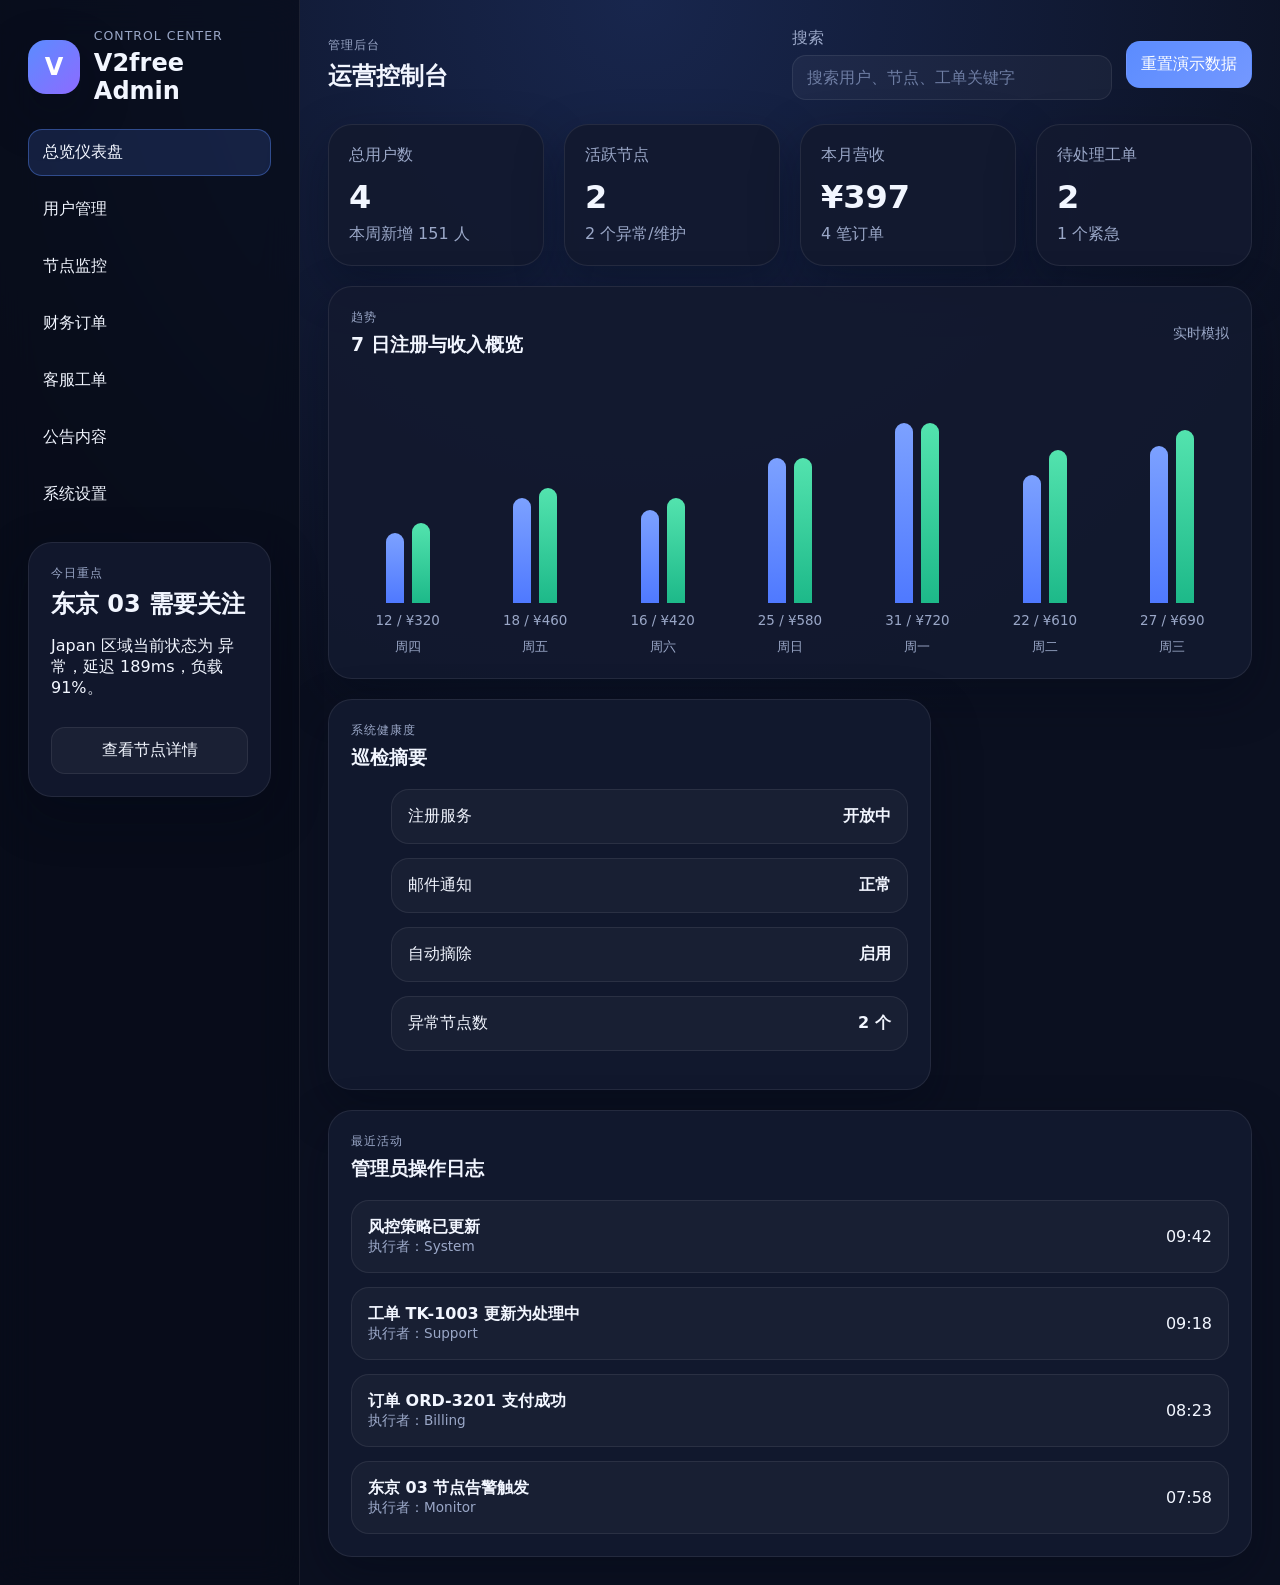
==== commit d56a3f2e: "feat: add admin dashboard demo" ====
--- a/admin.html
+++ b/admin.html
@@ -1,960 +1,236 @@
 <!DOCTYPE html>
 <html lang="zh-CN">
-<head>
-  <meta charset="UTF-8">
-  <meta name="viewport" content="width=device-width, initial-scale=1.0">
-  <title>V2free 管理后台</title>
-  <meta name="description" content="V2free 管理后台原型，包含仪表盘、用户、订单、内容、工单与系统设置。">
-  <style>
-    :root {
-      --bg: #0f172a;
-      --panel: rgba(15, 23, 42, 0.72);
-      --panel-strong: #111c33;
-      --line: rgba(148, 163, 184, 0.16);
-      --text: #e2e8f0;
-      --muted: #94a3b8;
-      --brand: #38bdf8;
-      --brand-strong: #0ea5e9;
-      --success: #22c55e;
-      --warning: #f59e0b;
-      --danger: #ef4444;
-      --shadow: 0 18px 45px rgba(2, 6, 23, 0.35);
-      --radius-lg: 24px;
-      --radius-md: 18px;
-      --radius-sm: 12px;
-      --sidebar-width: 260px;
-    }
-
-    * {
-      box-sizing: border-box;
-    }
-
-    body {
-      margin: 0;
-      font-family: "Inter", "PingFang SC", "Microsoft YaHei", sans-serif;
-      color: var(--text);
-      background:
-        radial-gradient(circle at top left, rgba(56, 189, 248, 0.18), transparent 28%),
-        radial-gradient(circle at top right, rgba(34, 197, 94, 0.16), transparent 25%),
-        linear-gradient(180deg, #020617 0%, #0f172a 45%, #111827 100%);
-      min-height: 100vh;
-    }
-
-    a {
-      color: inherit;
-      text-decoration: none;
-    }
-
-    button,
-    input,
-    select,
-    textarea {
-      font: inherit;
-    }
-
-    .app-shell {
-      display: grid;
-      grid-template-columns: var(--sidebar-width) minmax(0, 1fr);
-      min-height: 100vh;
-    }
-
-    .sidebar {
-      position: sticky;
-      top: 0;
-      height: 100vh;
-      padding: 28px 20px;
-      background: rgba(2, 6, 23, 0.78);
-      border-right: 1px solid var(--line);
-      backdrop-filter: blur(18px);
-    }
-
-    .brand {
-      display: flex;
-      align-items: center;
-      gap: 14px;
-      margin-bottom: 28px;
-      padding: 14px;
-      border: 1px solid rgba(56, 189, 248, 0.25);
-      border-radius: var(--radius-md);
-      background: linear-gradient(135deg, rgba(14, 165, 233, 0.18), rgba(15, 23, 42, 0.35));
-      box-shadow: var(--shadow);
-    }
-
-    .brand-mark {
-      display: grid;
-      place-items: center;
-      width: 48px;
-      height: 48px;
-      border-radius: 16px;
-      background: linear-gradient(135deg, var(--brand), #8b5cf6);
-      color: white;
-      font-weight: 800;
-      letter-spacing: 0.08em;
-    }
-
-    .brand h1 {
-      margin: 0;
-      font-size: 1.1rem;
-    }
-
-    .brand p {
-      margin: 4px 0 0;
-      color: var(--muted);
-      font-size: 0.92rem;
-    }
-
-    .nav-group {
-      margin-top: 24px;
-    }
-
-    .nav-title {
-      margin: 0 0 10px;
-      padding: 0 12px;
-      color: var(--muted);
-      font-size: 0.8rem;
-      letter-spacing: 0.08em;
-      text-transform: uppercase;
-    }
-
-    .nav-list {
-      display: grid;
-      gap: 8px;
-    }
-
-    .nav-link {
-      display: flex;
-      align-items: center;
-      justify-content: space-between;
-      gap: 12px;
-      width: 100%;
-      padding: 12px 14px;
-      border: 1px solid transparent;
-      border-radius: 14px;
-      color: var(--text);
-      background: transparent;
-      cursor: pointer;
-      transition: 0.2s ease;
-      text-align: left;
-    }
-
-    .nav-link:hover,
-    .nav-link.active {
-      background: rgba(15, 23, 42, 0.82);
-      border-color: rgba(56, 189, 248, 0.3);
-      box-shadow: inset 0 0 0 1px rgba(56, 189, 248, 0.06);
-    }
-
-    .nav-link small {
-      color: var(--muted);
-      font-size: 0.8rem;
-    }
-
-    .sidebar-footer {
-      margin-top: 28px;
-      padding: 16px;
-      border-radius: var(--radius-md);
-      background: rgba(15, 23, 42, 0.9);
-      border: 1px solid var(--line);
-    }
-
-    .sidebar-footer h2 {
-      margin: 0 0 8px;
-      font-size: 1rem;
-    }
-
-    .sidebar-footer p {
-      margin: 0 0 12px;
-      color: var(--muted);
-      line-height: 1.6;
-      font-size: 0.92rem;
-    }
-
-    .sidebar-footer a {
-      display: inline-flex;
-      align-items: center;
-      justify-content: center;
-      padding: 10px 14px;
-      border-radius: 12px;
-      background: rgba(56, 189, 248, 0.18);
-      color: #dff6ff;
-      font-weight: 600;
-    }
-
-    .main {
-      padding: 28px;
-    }
-
-    .topbar {
-      display: flex;
-      flex-wrap: wrap;
-      align-items: center;
-      justify-content: space-between;
-      gap: 16px;
-      margin-bottom: 24px;
-      padding: 18px 22px;
-      border: 1px solid var(--line);
-      border-radius: var(--radius-lg);
-      background: rgba(15, 23, 42, 0.58);
-      backdrop-filter: blur(18px);
-      box-shadow: var(--shadow);
-    }
-
-    .headline h2 {
-      margin: 0;
-      font-size: clamp(1.4rem, 2vw, 2rem);
-    }
-
-    .headline p {
-      margin: 8px 0 0;
-      color: var(--muted);
-      line-height: 1.5;
-    }
-
-    .toolbar {
-      display: flex;
-      flex-wrap: wrap;
-      gap: 12px;
-      align-items: center;
-    }
-
-    .search-box,
-    .select-box {
-      display: inline-flex;
-      align-items: center;
-      gap: 8px;
-      min-height: 46px;
-      padding: 0 14px;
-      border: 1px solid var(--line);
-      border-radius: 14px;
-      background: rgba(2, 6, 23, 0.45);
-    }
-
-    .search-box input,
-    .select-box select {
-      border: 0;
-      outline: none;
-      color: var(--text);
-      background: transparent;
-      min-width: 160px;
-    }
-
-    .select-box select option {
-      background: #0f172a;
-    }
-
-    .btn {
-      display: inline-flex;
-      align-items: center;
-      justify-content: center;
-      gap: 8px;
-      min-height: 46px;
-      padding: 0 18px;
-      border: 1px solid transparent;
-      border-radius: 14px;
-      cursor: pointer;
-      transition: 0.2s ease;
-      font-weight: 700;
-    }
-
-    .btn-primary {
-      background: linear-gradient(135deg, var(--brand), #2563eb);
-      color: white;
-      box-shadow: 0 12px 28px rgba(14, 165, 233, 0.22);
-    }
-
-    .btn-secondary {
-      background: rgba(15, 23, 42, 0.9);
-      border-color: var(--line);
-      color: var(--text);
-    }
-
-    .btn:hover {
-      transform: translateY(-1px);
-    }
-
-    .panel-grid {
-      display: grid;
-      gap: 18px;
-    }
-
-    .stats-grid {
-      grid-template-columns: repeat(4, minmax(0, 1fr));
-      margin-bottom: 18px;
-    }
-
-    .content-grid {
-      grid-template-columns: 2fr 1.2fr;
-      margin-bottom: 18px;
-    }
-
-    .secondary-grid {
-      grid-template-columns: 1.3fr 1fr;
-      margin-bottom: 18px;
-    }
-
-    .triple-grid {
-      grid-template-columns: repeat(3, minmax(0, 1fr));
-    }
-
-    .card {
-      position: relative;
-      overflow: hidden;
-      border: 1px solid var(--line);
-      border-radius: var(--radius-lg);
-      background: var(--panel);
-      backdrop-filter: blur(18px);
-      box-shadow: var(--shadow);
-    }
-
-    .card::after {
-      content: "";
-      position: absolute;
-      inset: 0;
-      background: linear-gradient(180deg, rgba(255, 255, 255, 0.03), transparent 40%);
-      pointer-events: none;
-    }
-
-    .card-body {
-      position: relative;
-      z-index: 1;
-      padding: 22px;
-    }
-
-    .card-header {
-      display: flex;
-      align-items: flex-start;
-      justify-content: space-between;
-      gap: 12px;
-      margin-bottom: 18px;
-    }
-
-    .card-header h3,
-    .card-header h4 {
-      margin: 0;
-      font-size: 1.06rem;
-    }
-
-    .card-header p {
-      margin: 6px 0 0;
-      color: var(--muted);
-      line-height: 1.5;
-      font-size: 0.92rem;
-    }
-
-    .tag,
-    .status,
-    .badge {
-      display: inline-flex;
-      align-items: center;
-      justify-content: center;
-      gap: 6px;
-      padding: 6px 10px;
-      border-radius: 999px;
-      font-size: 0.8rem;
-      font-weight: 700;
-      white-space: nowrap;
-    }
-
-    .tag {
-      background: rgba(56, 189, 248, 0.16);
-      color: #d6f4ff;
-    }
-
-    .status.success,
-    .badge.success {
-      background: rgba(34, 197, 94, 0.14);
-      color: #bbf7d0;
-    }
-
-    .status.warning,
-    .badge.warning {
-      background: rgba(245, 158, 11, 0.16);
-      color: #fef3c7;
-    }
-
-    .status.danger,
-    .badge.danger {
-      background: rgba(239, 68, 68, 0.14);
-      color: #fecaca;
-    }
-
-    .metric-title {
-      color: var(--muted);
-      font-size: 0.92rem;
-    }
-
-    .metric-value {
-      margin: 10px 0 10px;
-      font-size: clamp(1.7rem, 2vw, 2.2rem);
-      font-weight: 800;
-      letter-spacing: -0.03em;
-    }
-
-    .metric-footnote {
-      display: flex;
-      justify-content: space-between;
-      gap: 12px;
-      color: var(--muted);
-      font-size: 0.9rem;
-    }
-
-    .mini-progress,
-    .progress {
-      width: 100%;
-      height: 10px;
-      border-radius: 999px;
-      background: rgba(148, 163, 184, 0.16);
-      overflow: hidden;
-    }
-
-    .mini-progress span,
-    .progress span {
-      display: block;
-      height: 100%;
-      border-radius: inherit;
-      background: linear-gradient(90deg, var(--brand), #6366f1);
-    }
-
-    .chart {
-      display: flex;
-      align-items: flex-end;
-      gap: 14px;
-      height: 270px;
-      padding-top: 10px;
-    }
-
-    .bar-group {
-      flex: 1;
-      min-width: 0;
-      display: flex;
-      flex-direction: column;
-      align-items: center;
-      gap: 12px;
-    }
-
-    .bar-stack {
-      width: 100%;
-      max-width: 44px;
-      height: 210px;
-      display: flex;
-      align-items: flex-end;
-    }
-
-    .bar {
-      width: 100%;
-      border-radius: 16px 16px 8px 8px;
-      background: linear-gradient(180deg, rgba(56, 189, 248, 1), rgba(37, 99, 235, 0.72));
-      box-shadow: 0 10px 20px rgba(14, 165, 233, 0.18);
-    }
-
-    .bar-group span {
-      color: var(--muted);
-      font-size: 0.86rem;
-    }
-
-    .bar-group strong {
-      font-size: 0.9rem;
-    }
-
-    .donut-layout {
-      display: grid;
-      grid-template-columns: 180px 1fr;
-      gap: 18px;
-      align-items: center;
-    }
-
-    .donut {
-      width: 180px;
-      aspect-ratio: 1;
-      border-radius: 50%;
-      background: conic-gradient(
-        var(--brand) 0 38%,
-        #22c55e 38% 63%,
-        #f59e0b 63% 81%,
-        #8b5cf6 81% 100%
-      );
-      display: grid;
-      place-items: center;
-      margin: 0 auto;
-      box-shadow: inset 0 0 30px rgba(15, 23, 42, 0.25);
-    }
-
-    .donut::before {
-      content: "";
-      width: 112px;
-      height: 112px;
-      border-radius: 50%;
-      background: #0f172a;
-      border: 1px solid var(--line);
-    }
-
-    .donut-center {
-      position: absolute;
-      text-align: center;
-    }
-
-    .donut-center strong {
-      display: block;
-      font-size: 1.8rem;
-    }
-
-    .legend {
-      display: grid;
-      gap: 12px;
-    }
-
-    .legend-item {
-      display: flex;
-      align-items: center;
-      justify-content: space-between;
-      gap: 12px;
-      padding: 12px 14px;
-      border: 1px solid var(--line);
-      border-radius: 14px;
-      background: rgba(15, 23, 42, 0.58);
-    }
-
-    .legend-left {
-      display: flex;
-      align-items: center;
-      gap: 10px;
-    }
-
-    .dot {
-      width: 10px;
-      height: 10px;
-      border-radius: 50%;
-    }
-
-    .table-wrap {
-      overflow-x: auto;
-    }
-
-    table {
-      width: 100%;
-      border-collapse: collapse;
-      min-width: 680px;
-    }
-
-    th,
-    td {
-      padding: 14px 12px;
-      border-bottom: 1px solid var(--line);
-      text-align: left;
-      vertical-align: middle;
-    }
-
-    th {
-      color: var(--muted);
-      font-size: 0.84rem;
-      letter-spacing: 0.05em;
-      text-transform: uppercase;
-      font-weight: 700;
-    }
-
-    td strong {
-      display: block;
-      margin-bottom: 4px;
-    }
-
-    td small {
-      color: var(--muted);
-    }
-
-    .list {
-      display: grid;
-      gap: 14px;
-    }
-
-    .list-item {
-      display: flex;
-      align-items: flex-start;
-      justify-content: space-between;
-      gap: 12px;
-      padding: 14px 16px;
-      border: 1px solid var(--line);
-      border-radius: 16px;
-      background: rgba(2, 6, 23, 0.38);
-    }
-
-    .list-item h4 {
-      margin: 0 0 4px;
-      font-size: 1rem;
-    }
-
-    .list-item p,
-    .list-item small {
-      margin: 0;
-      color: var(--muted);
-      line-height: 1.6;
-    }
-
-    .split {
-      display: grid;
-      grid-template-columns: 1fr 1fr;
-      gap: 18px;
-    }
-
-    .form-grid {
-      display: grid;
-      grid-template-columns: repeat(2, minmax(0, 1fr));
-      gap: 16px;
-    }
-
-    .form-group {
-      display: grid;
-      gap: 8px;
-    }
-
-    .form-group.full {
-      grid-column: 1 / -1;
-    }
-
-    .form-group label {
-      color: var(--muted);
-      font-size: 0.92rem;
-    }
-
-    .field {
-      width: 100%;
-      min-height: 48px;
-      padding: 12px 14px;
-      border: 1px solid var(--line);
-      border-radius: 14px;
-      background: rgba(2, 6, 23, 0.38);
-      color: var(--text);
-      outline: none;
-    }
-
-    textarea.field {
-      min-height: 120px;
-      resize: vertical;
-    }
-
-    .toggle-row {
-      display: grid;
-      gap: 12px;
-    }
-
-    .toggle-item {
-      display: flex;
-      align-items: center;
-      justify-content: space-between;
-      gap: 14px;
-      padding: 14px 16px;
-      border: 1px solid var(--line);
-      border-radius: 16px;
-      background: rgba(2, 6, 23, 0.34);
-    }
-
-    .switch {
-      position: relative;
-      width: 54px;
-      height: 30px;
-      flex: 0 0 auto;
-    }
-
-    .switch input {
-      display: none;
-    }
-
-    .slider {
-      position: absolute;
-      inset: 0;
-      border-radius: 999px;
-      background: rgba(148, 163, 184, 0.28);
-      transition: 0.2s ease;
-      cursor: pointer;
-    }
-
-    .slider::before {
-      content: "";
-      position: absolute;
-      top: 3px;
-      left: 4px;
-      width: 24px;
-      height: 24px;
-      border-radius: 50%;
-      background: white;
-      transition: 0.2s ease;
-      box-shadow: 0 6px 16px rgba(15, 23, 42, 0.35);
-    }
-
-    .switch input:checked + .slider {
-      background: linear-gradient(135deg, var(--brand), #2563eb);
-    }
-
-    .switch input:checked + .slider::before {
-      transform: translateX(23px);
-    }
-
-    .section-panel {
-      display: none;
-    }
-
-    .section-panel.active {
-      display: block;
-    }
-
-    .notice {
-      display: flex;
-      align-items: flex-start;
-      gap: 12px;
-      padding: 16px 18px;
-      border-radius: 18px;
-      background: rgba(14, 165, 233, 0.12);
-      border: 1px solid rgba(56, 189, 248, 0.2);
-      color: #dff6ff;
-      line-height: 1.6;
-    }
-
-    .quick-actions {
-      display: flex;
-      flex-wrap: wrap;
-      gap: 10px;
-    }
-
-    .quick-actions .btn {
-      min-height: 42px;
-    }
-
-    @media (max-width: 1200px) {
-      .stats-grid,
-      .triple-grid {
-        grid-template-columns: repeat(2, minmax(0, 1fr));
-      }
-
-      .content-grid,
-      .secondary-grid,
-      .split,
-      .donut-layout {
-        grid-template-columns: 1fr;
-      }
-    }
-
-    @media (max-width: 900px) {
-      .app-shell {
-        grid-template-columns: 1fr;
-      }
-
-      .sidebar {
-        position: static;
-        height: auto;
-      }
-
-      .form-grid,
-      .stats-grid,
-      .triple-grid {
-        grid-template-columns: 1fr;
-      }
-
-      .main {
-        padding: 18px;
-      }
-
-      .topbar {
-        padding: 16px;
-      }
-    }
-  </style>
-</head>
-<body>
-  <div class="app-shell">
-    <aside class="sidebar">
-      <div class="brand">
-        <div class="brand-mark">VA</div>
-        <div>
-          <h1>V2free Admin</h1>
-          <p>统一管理平台 / static demo</p>
+  <head>
+    <meta charset="UTF-8" />
+    <meta name="viewport" content="width=device-width, initial-scale=1.0" />
+    <title>V2free 管理后台</title>
+    <meta
+      name="description"
+      content="V2free 管理后台，支持仪表盘、用户管理、节点监控、工单处理、财务概览与系统设置。"
+    />
+    <link rel="stylesheet" href="assets/admin.css" />
+  </head>
+  <body>
+    <div class="admin-shell">
+      <aside class="sidebar">
+        <div class="brand-block">
+          <div class="brand-mark">V</div>
+          <div>
+            <p class="eyebrow">Control Center</p>
+            <h1>V2free Admin</h1>
+          </div>
         </div>
-      </div>
-
-      <div class="nav-group">
-        <p class="nav-title">工作台</p>
-        <div class="nav-list">
-          <button class="nav-link active" data-target="dashboard">
-            <span>总览仪表盘</span>
-            <small>Home</small>
-          </button>
-          <button class="nav-link" data-target="users">
-            <span>用户管理</span>
-            <small>2,481</small>
-          </button>
-          <button class="nav-link" data-target="orders">
-            <span>订单与订阅</span>
-            <small>128</small>
-          </button>
-          <button class="nav-link" data-target="content">
-            <span>内容运营</span>
-            <small>12 待审</small>
-          </button>
-          <button class="nav-link" data-target="tickets">
-            <span>工单中心</span>
-            <small>9 紧急</small>
-          </button>
-          <button class="nav-link" data-target="settings">
-            <span>系统设置</span>
-            <small>Config</small>
-          </button>
-        </div>
-      </div>
-
-      <div class="nav-group">
-        <p class="nav-title">快捷入口</p>
-        <div class="nav-list">
-          <a class="nav-link" href="#create-user">
-            <span>新建用户</span>
-            <small>Form</small>
-          </a>
-          <a class="nav-link" href="#broadcast">
-            <span>站内公告</span>
-            <small>CMS</small>
-          </a>
-          <a class="nav-link" href="/index.html">
-            <span>返回首页</span>
-            <small>Site</small>
-          </a>
-        </div>
-      </div>
-
-      <div class="sidebar-footer">
-        <h2>后台说明</h2>
-        <p>这是一个可直接部署的纯静态后台原型，已经包含仪表盘、数据看板、表格、表单与设置面板。</p>
-        <a href="#settings">查看配置中心</a>
-      </div>
-    </aside>
-
-    <main class="main">
-      <header class="topbar">
-        <div class="headline">
-          <h2 id="page-title">总览仪表盘</h2>
-          <p id="page-desc">查看核心经营指标、用户趋势、工单状态与运营建议，适合作为后台首页的主工作台。</p>
-        </div>
-        <div class="toolbar">
-          <label class="search-box">
-            <span>🔎</span>
-            <input type="search" placeholder="搜索用户 / 订单 / 工单">
-          </label>
-          <label class="select-box">
-            <span>周期</span>
-            <select>
-              <option>最近 7 天</option>
-              <option selected>最近 30 天</option>
-              <option>最近 90 天</option>
-            </select>
-          </label>
-          <button class="btn btn-secondary">导出报表</button>
-          <button class="btn btn-primary">+ 新建任务</button>
-        </div>
-      </header>
-
-      <section class="section-panel active" id="dashboard">
-        <div class="panel-grid stats-grid">
-          <article class="card">
-            <div class="card-body">
-              <div class="metric-title">本月营收</div>
-              <div class="metric-value">¥ 286,430</div>
-              <div class="mini-progress"><span style="width: 76%"></span></div>
-              <div class="metric-footnote">
-                <span>较上月 +18.4%</span>
-                <span class="status success">目标达成 76%</span>
-              </div>
-            </div>
-          </article>
-          <article class="card">
-            <div class="card-body">
-              <div class="metric-title">活跃用户</div>
-              <div class="metric-value">12,846</div>
-              <div class="mini-progress"><span style="width: 68%"></span></div>
-              <div class="metric-footnote">
-                <span>7 日留存 63%</span>
-                <span class="status success">新增 1,284</span>
-              </div>
-            </div>
-          </article>
-          <article class="card">
-            <div class="card-body">
-              <div class="metric-title">待处理工单</div>
-              <div class="metric-value">34</div>
-              <div class="mini-progress"><span style="width: 42%"></span></div>
-              <div class="metric-footnote">
-                <span>紧急 9 个</span>
-                <span class="status warning">平均 18 分钟</span>
-              </div>
-            </div>
-          </article>
-          <article class="card">
-            <div class="card-body">
-              <div class="metric-title">系统可用性</div>
-              <div class="metric-value">99.98%</div>
-              <div class="mini-progress"><span style="width: 99%"></span></div>
-              <div class="metric-footnote">
-                <span>错误率 0.02%</span>
-                <span class="status success">运行稳定</span>
-              </div>
-            </div>
-          </article>
-        </div>
-
-        <div class="panel-grid content-grid">
-          <article class="card">
-            <div class="card-body">
-              <div class="card-header">
-                <div>
-                  <h3>营收趋势</h3>
-                  <p>展示最近 7 个月的营收变化，可替换为真实接口数据后直接使用。</p>
-                </div>
-                <span class="tag">Revenue</span>
-              </div>
-              <div class="chart" aria-label="Revenue chart">
-                <div class="bar-group"><div class="bar-stack"><div class="bar" style="height: 48%"></div></div><strong>¥18万</strong><span>9月</span></div>
-                <div class="bar-group"><div class="bar-stack"><div class="bar" style="height: 56%"></div></div><strong>¥21万</strong><span>10月</span></div>
-                <div class="bar-group"><div class="bar-stack"><div class="bar" style="height: 64%"></div></div><strong>¥24万</strong><span>11月</span></div>
-                <div class="bar-group"><div class="bar-stack"><div class="bar" style="height: 59%"></div></div><strong>¥22万</strong><span>12月</span></div>
-                <div class="bar-group"><div class="bar-stack"><div class="bar" style="height: 71%"></div></div><strong>¥26万</strong><span>1月</span></div>
-                <div class="bar-group"><div class="bar-stack"><div class="bar" style="height: 82%"></div></div><strong>¥29万</strong><span>2月</span></div>
-                <div class="bar-group"><div class="bar-stack"><div class="bar" style="height: 88%"></div></div><strong>¥31万</strong><span>3月</span></div>
-              </div>
-            </div>
-          </article>
-
-          <article class="card">
-            <div class="card-body">
-              <div class="card-header">
-                <div>
-                  <h3>用户结构</h3>
-                  <p>按套餐与生命周期拆分，可用于会员、订阅或 SaaS 产品后台。</p>
-                </div>
-                <span class="tag">Segment</span>
-              </div>
-              <div class="donut-layout">
-                <div style="position:relative; display:grid; place-items:center;">
-                  <div class="donut"></div>
-                  <div class="donut-center">
-                    <strong>12.8k</strong>
-                    <small>总用户</small>
-                  </div>
-                </div>
-                <div class="legend">
-                  <div class="legend-item"><div class="legend-left"><span class="dot" style="background:#38bdf8"></span><span>专业版</span></div><strong>38%</strong></div>
-                  <div class="legend-item"><div class="legend-left"><span class="dot" style="background:#22c55e"></span><span>企业版</span></div><strong>25%</strong></div>
-                  <div class="legend-item"><div class="legend-left"><span class="dot" style="background:#f59e0b"></span><span>试用用户</span></div><strong>18%</strong></div>
-                  <div class="legend-item"><div class="legend-left"><span class="dot" style="background:#8b5cf6"></span><span>流失预警</span></div><strong>19%</strong></div>
-                </div>
-              </div>
-            </div>
-          </article>
-        </div>
-
-        <div class="panel-grid secondary-grid">
-          <article class="card">
-            <div class="card-body">
-              <div class="card-header">
-                <div>
-                  <h3>最新订单</h3>
-                  <p>带状态标签、用户信息与支付方式的订单表格。</p>
-                </div>
-                <button class="btn btn-secondary">查看全部</button>
+
+        <nav class="nav-list">
+          <button class="nav-item active" data-target="dashboard">总览仪表盘</button>
+          <button class="nav-item" data-target="users">用户管理</button>
+          <button class="nav-item" data-target="nodes">节点监控</button>
+          <button class="nav-item" data-target="finance">财务订单</button>
+          <button class="nav-item" data-target="tickets">客服工单</button>
+          <button class="nav-item" data-target="content">公告内容</button>
+          <button class="nav-item" data-target="settings">系统设置</button>
+        </nav>
+
+        <section class="sidebar-card">
+          <p class="eyebrow">今日重点</p>
+          <h2 id="sidebarAlertTitle">节点巡检待执行</h2>
+          <p id="sidebarAlertBody">东京 03 与新加坡 02 节点需要关注延迟波动。</p>
+          <button class="ghost-button" id="focusNodesButton">查看节点详情</button>
+        </section>
+      </aside>
+
+      <main class="main-panel">
+        <header class="topbar">
+          <div>
+            <p class="eyebrow">管理后台</p>
+            <h2>运营控制台</h2>
+          </div>
+          <div class="topbar-tools">
+            <label class="search-box">
+              <span>搜索</span>
+              <input id="globalSearch" type="search" placeholder="搜索用户、节点、工单关键字" />
+            </label>
+            <button class="primary-button" id="seedDemoButton">重置演示数据</button>
+          </div>
+        </header>
+
+        <section class="panel active" id="dashboard">
+          <div class="stats-grid">
+            <article class="stat-card">
+              <p>总用户数</p>
+              <h3 id="metricUsers">0</h3>
+              <span id="metricNewUsers">本周新增 0</span>
+            </article>
+            <article class="stat-card">
+              <p>活跃节点</p>
+              <h3 id="metricNodes">0</h3>
+              <span id="metricNodeStatus">0 个异常</span>
+            </article>
+            <article class="stat-card">
+              <p>本月营收</p>
+              <h3 id="metricRevenue">¥0</h3>
+              <span id="metricOrders">0 笔订单</span>
+            </article>
+            <article class="stat-card">
+              <p>待处理工单</p>
+              <h3 id="metricTickets">0</h3>
+              <span id="metricUrgent">0 个紧急</span>
+            </article>
+          </div>
+
+          <div class="content-grid">
+            <section class="card wide-card">
+              <div class="card-header">
+                <div>
+                  <p class="eyebrow">趋势</p>
+                  <h3>7 日注册与收入概览</h3>
+                </div>
+                <span class="badge">实时模拟</span>
+              </div>
+              <div id="chartBars" class="bar-chart"></div>
+            </section>
+
+            <section class="card">
+              <div class="card-header">
+                <div>
+                  <p class="eyebrow">系统健康度</p>
+                  <h3>巡检摘要</h3>
+                </div>
+              </div>
+              <ul id="healthList" class="status-list"></ul>
+            </section>
+
+            <section class="card wide-card">
+              <div class="card-header">
+                <div>
+                  <p class="eyebrow">最近活动</p>
+                  <h3>管理员操作日志</h3>
+                </div>
+              </div>
+              <div id="activityFeed" class="activity-feed"></div>
+            </section>
+          </div>
+        </section>
+
+        <section class="panel" id="users">
+          <div class="panel-split">
+            <section class="card">
+              <div class="card-header">
+                <div>
+                  <p class="eyebrow">新增账号</p>
+                  <h3>创建用户</h3>
+                </div>
+              </div>
+              <form id="userForm" class="stack-form">
+                <label>
+                  邮箱
+                  <input type="email" name="email" placeholder="user@example.com" required />
+                </label>
+                <label>
+                  套餐
+                  <select name="plan">
+                    <option value="Free">Free</option>
+                    <option value="Basic">Basic</option>
+                    <option value="Pro">Pro</option>
+                    <option value="Enterprise">Enterprise</option>
+                  </select>
+                </label>
+                <label>
+                  状态
+                  <select name="status">
+                    <option value="正常">正常</option>
+                    <option value="待验证">待验证</option>
+                    <option value="已暂停">已暂停</option>
+                  </select>
+                </label>
+                <button class="primary-button" type="submit">添加用户</button>
+              </form>
+            </section>
+
+            <section class="card grow-card">
+              <div class="card-header">
+                <div>
+                  <p class="eyebrow">用户数据</p>
+                  <h3>账户列表</h3>
+                </div>
+                <span class="hint">支持全局搜索联动过滤</span>
+              </div>
+              <div class="table-wrap">
+                <table>
+                  <thead>
+                    <tr>
+                      <th>邮箱</th>
+                      <th>套餐</th>
+                      <th>状态</th>
+                      <th>流量使用</th>
+                      <th>注册时间</th>
+                    </tr>
+                  </thead>
+                  <tbody id="usersTable"></tbody>
+                </table>
+              </div>
+            </section>
+          </div>
+        </section>
+
+        <section class="panel" id="nodes">
+          <div class="panel-split">
+            <section class="card grow-card">
+              <div class="card-header">
+                <div>
+                  <p class="eyebrow">节点池</p>
+                  <h3>线路与负载监控</h3>
+                </div>
+              </div>
+              <div id="nodesGrid" class="node-grid"></div>
+            </section>
+            <section class="card">
+              <div class="card-header">
+                <div>
+                  <p class="eyebrow">操作</p>
+                  <h3>节点维护面板</h3>
+                </div>
+              </div>
+              <form id="nodeForm" class="stack-form">
+                <label>
+                  节点名称
+                  <input type="text" name="name" placeholder="例如：香港 05" required />
+                </label>
+                <label>
+                  地区
+                  <input type="text" name="region" placeholder="Hong Kong" required />
+                </label>
+                <label>
+                  状态
+                  <select name="status">
+                    <option value="在线">在线</option>
+                    <option value="维护中">维护中</option>
+                    <option value="异常">异常</option>
+                  </select>
+                </label>
+                <button class="primary-button" type="submit">添加节点</button>
+              </form>
+            </section>
+          </div>
+        </section>
+
+        <section class="panel" id="finance">
+          <div class="content-grid finance-grid">
+            <section class="card">
+              <div class="card-header">
+                <div>
+                  <p class="eyebrow">收款概况</p>
+                  <h3>套餐收入分布</h3>
+                </div>
+              </div>
+              <div id="planRevenueList" class="status-list revenue-list"></div>
+            </section>
+            <section class="card wide-card">
+              <div class="card-header">
+                <div>
+                  <p class="eyebrow">订单</p>
+                  <h3>最近支付记录</h3>
+                </div>
               </div>
               <div class="table-wrap">
                 <table>
@@ -964,486 +240,163 @@
                       <th>用户</th>
                       <th>套餐</th>
                       <th>金额</th>
-                      <th>状态</th>
+                      <th>支付状态</th>
+                      <th>时间</th>
                     </tr>
                   </thead>
-                  <tbody>
-                    <tr>
-                      <td><strong>#A-20391</strong><small>2026-03-18 09:21</small></td>
-                      <td><strong>Li Ming</strong><small>li.ming@example.com</small></td>
-                      <td>企业年度版</td>
-                      <td>¥ 9,999</td>
-                      <td><span class="badge success">已支付</span></td>
-                    </tr>
-                    <tr>
-                      <td><strong>#A-20388</strong><small>2026-03-18 08:55</small></td>
-                      <td><strong>Chen Yu</strong><small>chen.yu@example.com</small></td>
-                      <td>专业月付版</td>
-                      <td>¥ 199</td>
-                      <td><span class="badge warning">待确认</span></td>
-                    </tr>
-                    <tr>
-                      <td><strong>#A-20373</strong><small>2026-03-17 21:09</small></td>
-                      <td><strong>Zhang Qian</strong><small>zh.qian@example.com</small></td>
-                      <td>团队版</td>
-                      <td>¥ 1,299</td>
-                      <td><span class="badge success">已完成</span></td>
-                    </tr>
-                    <tr>
-                      <td><strong>#A-20365</strong><small>2026-03-17 18:14</small></td>
-                      <td><strong>Sun Tao</strong><small>sun.tao@example.com</small></td>
-                      <td>试用转正</td>
-                      <td>¥ 599</td>
-                      <td><span class="badge danger">退款中</span></td>
-                    </tr>
-                  </tbody>
+                  <tbody id="ordersTable"></tbody>
                 </table>
               </div>
-            </div>
-          </article>
-
-          <article class="card">
-            <div class="card-body">
-              <div class="card-header">
-                <div>
-                  <h3>待办事项</h3>
-                  <p>适合作为运营、客服、技术值班的任务列表。</p>
-                </div>
-                <span class="tag">Todo</span>
-              </div>
-              <div class="list">
-                <div class="list-item">
-                  <div>
-                    <h4>处理节点波动告警</h4>
-                    <p>东京节点丢包率升高，需要在 30 分钟内确认并回写状态。</p>
-                  </div>
-                  <span class="badge danger">紧急</span>
-                </div>
-                <div class="list-item">
-                  <div>
-                    <h4>审核 12 条内容更新</h4>
-                    <p>包括帮助中心公告、价格页文案与注册引导 FAQ。</p>
-                  </div>
-                  <span class="badge warning">今日</span>
-                </div>
-                <div class="list-item">
-                  <div>
-                    <h4>跟进大客户续费</h4>
-                    <p>企业版客户 4 家将于本周到期，需发起续费提醒。</p>
-                  </div>
-                  <span class="badge success">计划中</span>
-                </div>
-                <div class="list-item">
-                  <div>
-                    <h4>更新财务导出模板</h4>
-                    <p>新增税率与付款渠道字段，供财务月底结算使用。</p>
-                  </div>
-                  <span class="badge">排期</span>
-                </div>
-              </div>
-            </div>
-          </article>
-        </div>
-
-        <div class="panel-grid triple-grid">
-          <article class="card">
-            <div class="card-body">
-              <div class="card-header">
-                <div>
-                  <h4>系统告警</h4>
-                  <p>实时监控与异常提示。</p>
-                </div>
-                <span class="status warning">2 条新告警</span>
-              </div>
-              <div class="list">
-                <div class="list-item">
-                  <div>
-                    <h4>支付回调延迟</h4>
-                    <small>最近 10 分钟回调平均延迟 4.2 秒。</small>
-                  </div>
-                </div>
-                <div class="list-item">
-                  <div>
-                    <h4>香港节点高负载</h4>
-                    <small>CPU 峰值 86%，建议启动弹性扩容。</small>
-                  </div>
-                </div>
-              </div>
-            </div>
-          </article>
-          <article class="card">
-            <div class="card-body">
-              <div class="card-header">
-                <div>
-                  <h4>运营摘要</h4>
-                  <p>基于当前数据生成的行动建议。</p>
-                </div>
-                <span class="tag">AI Insight</span>
-              </div>
-              <div class="notice">
-                <div>💡</div>
-                <div>试用用户转化率提升到 14.8%，建议继续对 3 日内活跃的新用户投放升级优惠券，并对流失预警用户发起召回。</div>
-              </div>
-            </div>
-          </article>
-          <article class="card" id="broadcast">
-            <div class="card-body">
-              <div class="card-header">
-                <div>
-                  <h4>快捷操作</h4>
-                  <p>后台常用高频入口。</p>
-                </div>
-                <span class="tag">Shortcut</span>
-              </div>
-              <div class="quick-actions">
-                <button class="btn btn-primary">发布公告</button>
-                <button class="btn btn-secondary">批量导入</button>
-                <button class="btn btn-secondary">发送邮件</button>
-                <button class="btn btn-secondary">生成报表</button>
-                <button class="btn btn-secondary">创建工单</button>
-              </div>
-            </div>
-          </article>
-        </div>
-      </section>
-
-      <section class="section-panel" id="users">
-        <div class="panel-grid secondary-grid">
-          <article class="card">
-            <div class="card-body">
-              <div class="card-header">
-                <div>
-                  <h3>用户列表</h3>
-                  <p>包含会员等级、最近登录、健康度与当前状态。</p>
-                </div>
-                <button class="btn btn-primary">导入用户</button>
-              </div>
-              <div class="table-wrap">
-                <table>
-                  <thead>
-                    <tr>
-                      <th>姓名</th>
-                      <th>会员等级</th>
-                      <th>最近登录</th>
-                      <th>健康度</th>
-                      <th>状态</th>
-                    </tr>
-                  </thead>
-                  <tbody>
-                    <tr>
-                      <td><strong>Wang Lei</strong><small>wang.lei@example.com</small></td>
-                      <td>企业版</td>
-                      <td>2026-03-18 10:02</td>
-                      <td>92 / 100</td>
-                      <td><span class="badge success">正常</span></td>
-                    </tr>
-                    <tr>
-                      <td><strong>Liu Jia</strong><small>liu.jia@example.com</small></td>
-                      <td>专业版</td>
-                      <td>2026-03-18 08:17</td>
-                      <td>78 / 100</td>
-                      <td><span class="badge warning">待跟进</span></td>
-                    </tr>
-                    <tr>
-                      <td><strong>Zhao Xin</strong><small>zhao.xin@example.com</small></td>
-                      <td>试用版</td>
-                      <td>2026-03-17 21:44</td>
-                      <td>61 / 100</td>
-                      <td><span class="badge danger">流失预警</span></td>
-                    </tr>
-                  </tbody>
-                </table>
-              </div>
-            </div>
-          </article>
-
-          <article class="card" id="create-user">
-            <div class="card-body">
-              <div class="card-header">
-                <div>
-                  <h3>新建 / 编辑用户</h3>
-                  <p>支持快速录入基础信息、套餐与备注。</p>
-                </div>
-                <span class="tag">Form</span>
-              </div>
-              <form class="form-grid">
-                <div class="form-group">
-                  <label for="user-name">姓名</label>
-                  <input id="user-name" class="field" type="text" placeholder="请输入姓名">
-                </div>
-                <div class="form-group">
-                  <label for="user-email">邮箱</label>
-                  <input id="user-email" class="field" type="email" placeholder="请输入邮箱">
-                </div>
-                <div class="form-group">
-                  <label for="user-plan">套餐</label>
-                  <select id="user-plan" class="field">
-                    <option>试用版</option>
-                    <option selected>专业版</option>
-                    <option>企业版</option>
+            </section>
+          </div>
+        </section>
+
+        <section class="panel" id="tickets">
+          <div class="panel-split">
+            <section class="card grow-card">
+              <div class="card-header">
+                <div>
+                  <p class="eyebrow">服务台</p>
+                  <h3>工单队列</h3>
+                </div>
+              </div>
+              <div id="ticketList" class="ticket-list"></div>
+            </section>
+            <section class="card">
+              <div class="card-header">
+                <div>
+                  <p class="eyebrow">快速回复</p>
+                  <h3>更新工单状态</h3>
+                </div>
+              </div>
+              <form id="ticketForm" class="stack-form">
+                <label>
+                  工单 ID
+                  <input type="text" name="id" placeholder="例如：TK-1004" required />
+                </label>
+                <label>
+                  新状态
+                  <select name="status">
+                    <option value="待处理">待处理</option>
+                    <option value="处理中">处理中</option>
+                    <option value="已解决">已解决</option>
+                    <option value="升级">升级</option>
                   </select>
-                </div>
-                <div class="form-group">
-                  <label for="user-status">状态</label>
-                  <select id="user-status" class="field">
-                    <option selected>正常</option>
-                    <option>待跟进</option>
-                    <option>禁用</option>
+                </label>
+                <label>
+                  回复摘要
+                  <textarea name="reply" rows="4" placeholder="填写给用户的处理说明"></textarea>
+                </label>
+                <button class="primary-button" type="submit">提交处理</button>
+              </form>
+            </section>
+          </div>
+        </section>
+
+        <section class="panel" id="content">
+          <div class="panel-split">
+            <section class="card">
+              <div class="card-header">
+                <div>
+                  <p class="eyebrow">运营公告</p>
+                  <h3>发布新通知</h3>
+                </div>
+              </div>
+              <form id="announcementForm" class="stack-form">
+                <label>
+                  标题
+                  <input type="text" name="title" placeholder="例如：周末维护通知" required />
+                </label>
+                <label>
+                  分类
+                  <select name="tag">
+                    <option value="系统">系统</option>
+                    <option value="活动">活动</option>
+                    <option value="风控">风控</option>
                   </select>
-                </div>
-                <div class="form-group full">
-                  <label for="user-note">备注</label>
-                  <textarea id="user-note" class="field" placeholder="填写跟进记录、客户标签或风险说明"></textarea>
-                </div>
-                <div class="form-group full" style="display:flex; gap:12px; flex-wrap:wrap;">
-                  <button class="btn btn-primary" type="button">保存用户</button>
-                  <button class="btn btn-secondary" type="reset">重置</button>
-                </div>
+                </label>
+                <label>
+                  内容
+                  <textarea name="content" rows="5" placeholder="请输入公告内容" required></textarea>
+                </label>
+                <button class="primary-button" type="submit">发布公告</button>
               </form>
-            </div>
-          </article>
-        </div>
-      </section>
-
-      <section class="section-panel" id="orders">
-        <div class="panel-grid split">
-          <article class="card">
-            <div class="card-body">
-              <div class="card-header">
-                <div>
-                  <h3>订单概览</h3>
-                  <p>汇总支付成功率、退款率与续费转化情况。</p>
-                </div>
-                <span class="tag">Sales</span>
-              </div>
-              <div class="list">
-                <div class="list-item"><div><h4>支付成功率</h4><small>近 30 天支付成功率稳步提升。</small></div><strong>97.2%</strong></div>
-                <div class="list-item"><div><h4>退款率</h4><small>同比下降 1.8%，客服解释成本降低。</small></div><strong>2.1%</strong></div>
-                <div class="list-item"><div><h4>自动续费转化</h4><small>企业客户自动续费占比更高。</small></div><strong>44.6%</strong></div>
-              </div>
-            </div>
-          </article>
-          <article class="card">
-            <div class="card-body">
-              <div class="card-header">
-                <div>
-                  <h3>收款渠道</h3>
-                  <p>便于运营查看渠道贡献占比。</p>
-                </div>
-                <span class="tag">Finance</span>
-              </div>
-              <div class="legend">
-                <div class="legend-item"><div class="legend-left"><span class="dot" style="background:#38bdf8"></span><span>支付宝</span></div><strong>42%</strong></div>
-                <div class="legend-item"><div class="legend-left"><span class="dot" style="background:#22c55e"></span><span>微信支付</span></div><strong>31%</strong></div>
-                <div class="legend-item"><div class="legend-left"><span class="dot" style="background:#8b5cf6"></span><span>Stripe</span></div><strong>17%</strong></div>
-                <div class="legend-item"><div class="legend-left"><span class="dot" style="background:#f59e0b"></span><span>人工转账</span></div><strong>10%</strong></div>
-              </div>
-            </div>
-          </article>
-        </div>
-      </section>
-
-      <section class="section-panel" id="content">
-        <div class="panel-grid split">
-          <article class="card">
-            <div class="card-body">
-              <div class="card-header">
-                <div>
-                  <h3>内容发布队列</h3>
-                  <p>适用于公告、帮助中心、博客或活动页审核。</p>
-                </div>
-                <button class="btn btn-primary">新建内容</button>
-              </div>
-              <div class="list">
-                <div class="list-item"><div><h4>3 月维护公告</h4><small>作者：运营团队 · 计划发布时间：2026-03-19</small></div><span class="badge warning">待审核</span></div>
-                <div class="list-item"><div><h4>企业版升级说明</h4><small>作者：产品团队 · 已校对，等待发布</small></div><span class="badge success">可发布</span></div>
-                <div class="list-item"><div><h4>新手帮助文档</h4><small>作者：客服团队 · 缺少截图资源</small></div><span class="badge danger">需补充</span></div>
-              </div>
-            </div>
-          </article>
-          <article class="card">
-            <div class="card-body">
-              <div class="card-header">
-                <div>
-                  <h3>公告编辑器</h3>
-                  <p>示例配置区，可接 CMS 接口或富文本编辑器。</p>
-                </div>
-                <span class="tag">CMS</span>
-              </div>
-              <div class="form-grid">
-                <div class="form-group full">
-                  <label for="notice-title">标题</label>
-                  <input id="notice-title" class="field" type="text" value="系统维护通知">
-                </div>
-                <div class="form-group full">
-                  <label for="notice-content">内容</label>
-                  <textarea id="notice-content" class="field">尊敬的用户，平台将于周五凌晨 02:00 - 03:00 进行例行维护，期间部分服务可能出现短暂波动。</textarea>
-                </div>
-                <div class="form-group full" style="display:flex; gap:12px; flex-wrap:wrap;">
-                  <button class="btn btn-primary" type="button">保存草稿</button>
-                  <button class="btn btn-secondary" type="button">预览</button>
-                  <button class="btn btn-secondary" type="button">安排发布</button>
-                </div>
-              </div>
-            </div>
-          </article>
-        </div>
-      </section>
-
-      <section class="section-panel" id="tickets">
-        <div class="panel-grid split">
-          <article class="card">
-            <div class="card-body">
-              <div class="card-header">
-                <div>
-                  <h3>工单分布</h3>
-                  <p>按优先级查看当前工单量。</p>
-                </div>
-                <span class="tag">Support</span>
-              </div>
-              <div class="list">
-                <div class="list-item"><div><h4>P1 紧急故障</h4><small>影响支付、登录、核心连接服务。</small></div><strong>9</strong></div>
-                <div class="list-item"><div><h4>P2 功能异常</h4><small>影响部分用户体验，需要 4 小时内处理。</small></div><strong>14</strong></div>
-                <div class="list-item"><div><h4>P3 咨询建议</h4><small>咨询、文档反馈和需求建议。</small></div><strong>28</strong></div>
-              </div>
-            </div>
-          </article>
-          <article class="card">
-            <div class="card-body">
-              <div class="card-header">
-                <div>
-                  <h3>最近工单</h3>
-                  <p>展示客服 SLA 与处理状态。</p>
-                </div>
-                <span class="status warning">平均首响 6 分钟</span>
-              </div>
-              <div class="list">
-                <div class="list-item"><div><h4>#TK-1021 登录验证码失败</h4><small>提交人：zhou@example.com · 5 分钟前</small></div><span class="badge danger">处理中</span></div>
-                <div class="list-item"><div><h4>#TK-1016 企业版续费咨询</h4><small>提交人：sales@example.com · 21 分钟前</small></div><span class="badge success">已响应</span></div>
-                <div class="list-item"><div><h4>#TK-1009 节点延迟反馈</h4><small>提交人：user@example.com · 48 分钟前</small></div><span class="badge warning">待派发</span></div>
-              </div>
-            </div>
-          </article>
-        </div>
-      </section>
-
-      <section class="section-panel" id="settings">
-        <div class="panel-grid split">
-          <article class="card">
-            <div class="card-body">
-              <div class="card-header">
-                <div>
-                  <h3>系统配置</h3>
-                  <p>常见后台开关、通知与安全项。</p>
-                </div>
-                <span class="tag">Config</span>
-              </div>
-              <div class="toggle-row">
-                <div class="toggle-item">
-                  <div>
-                    <h4>启用注册审核</h4>
-                    <small>开启后新用户需审核通过后才能使用核心功能。</small>
-                  </div>
-                  <label class="switch"><input type="checkbox" checked><span class="slider"></span></label>
-                </div>
-                <div class="toggle-item">
-                  <div>
-                    <h4>异常登录提醒</h4>
-                    <small>发现异地或异常设备登录时自动发送邮件/短信提醒。</small>
-                  </div>
-                  <label class="switch"><input type="checkbox" checked><span class="slider"></span></label>
-                </div>
-                <div class="toggle-item">
-                  <div>
-                    <h4>维护模式</h4>
-                    <small>临时进入维护状态，前台显示统一维护公告。</small>
-                  </div>
-                  <label class="switch"><input type="checkbox"><span class="slider"></span></label>
-                </div>
-              </div>
-            </div>
-          </article>
-
-          <article class="card">
-            <div class="card-body">
-              <div class="card-header">
-                <div>
-                  <h3>通知与 API</h3>
-                  <p>可扩展为 Webhook、短信、邮件与第三方集成配置。</p>
-                </div>
-                <span class="tag">Integration</span>
-              </div>
-              <div class="form-grid">
-                <div class="form-group full">
-                  <label for="webhook">Webhook 地址</label>
-                  <input id="webhook" class="field" type="url" value="https://api.example.com/hooks/admin-events">
-                </div>
-                <div class="form-group">
-                  <label for="email">通知邮箱</label>
-                  <input id="email" class="field" type="email" value="ops@example.com">
-                </div>
-                <div class="form-group">
-                  <label for="channel">默认通道</label>
-                  <select id="channel" class="field">
-                    <option selected>邮件 + 站内信</option>
-                    <option>仅邮件</option>
-                    <option>仅站内信</option>
-                  </select>
-                </div>
-                <div class="form-group full" style="display:flex; gap:12px; flex-wrap:wrap;">
-                  <button class="btn btn-primary" type="button">保存设置</button>
-                  <button class="btn btn-secondary" type="button">测试回调</button>
-                </div>
-              </div>
-            </div>
-          </article>
-        </div>
-      </section>
-    </main>
-  </div>
-
-  <script>
-    const pageMeta = {
-      dashboard: {
-        title: '总览仪表盘',
-        desc: '查看核心经营指标、用户趋势、工单状态与运营建议，适合作为后台首页的主工作台。'
-      },
-      users: {
-        title: '用户管理',
-        desc: '集中处理用户档案、会员等级、状态跟踪与手动录入，适合作为 CRM / 用户后台的基础模块。'
-      },
-      orders: {
-        title: '订单与订阅',
-        desc: '查看订单表现、支付渠道和订阅续费数据，可继续接入真实财务接口。'
-      },
-      content: {
-        title: '内容运营',
-        desc: '管理公告、帮助文档和活动内容，支持审核与发布流程展示。'
-      },
-      tickets: {
-        title: '工单中心',
-        desc: '查看客服响应效率、工单优先级和最新处理状态。'
-      },
-      settings: {
-        title: '系统设置',
-        desc: '统一管理系统开关、通知策略与集成配置。'
-      }
-    };
-
-    const links = document.querySelectorAll('.nav-link[data-target]');
-    const panels = document.querySelectorAll('.section-panel');
-    const title = document.getElementById('page-title');
-    const desc = document.getElementById('page-desc');
-
-    links.forEach((link) => {
-      link.addEventListener('click', () => {
-        const target = link.dataset.target;
-        links.forEach((item) => item.classList.toggle('active', item === link));
-        panels.forEach((panel) => panel.classList.toggle('active', panel.id === target));
-        title.textContent = pageMeta[target].title;
-        desc.textContent = pageMeta[target].desc;
-      });
-    });
-  </script>
-</body>
+            </section>
+            <section class="card grow-card">
+              <div class="card-header">
+                <div>
+                  <p class="eyebrow">公告记录</p>
+                  <h3>已发布内容</h3>
+                </div>
+              </div>
+              <div id="announcementList" class="announcement-list"></div>
+            </section>
+          </div>
+        </section>
+
+        <section class="panel" id="settings">
+          <div class="panel-split">
+            <section class="card grow-card">
+              <div class="card-header">
+                <div>
+                  <p class="eyebrow">站点配置</p>
+                  <h3>基础参数</h3>
+                </div>
+              </div>
+              <form id="settingsForm" class="settings-grid">
+                <label>
+                  站点名称
+                  <input type="text" name="siteName" />
+                </label>
+                <label>
+                  默认币种
+                  <input type="text" name="currency" />
+                </label>
+                <label>
+                  新用户初始流量
+                  <input type="text" name="defaultQuota" />
+                </label>
+                <label>
+                  工单 SLA
+                  <input type="text" name="sla" />
+                </label>
+                <label class="full-width">
+                  注册页公告
+                  <textarea name="welcomeMessage" rows="4"></textarea>
+                </label>
+                <div class="settings-switches full-width">
+                  <label class="switch-row">
+                    <span>开启新用户注册</span>
+                    <input type="checkbox" name="registrationOpen" />
+                  </label>
+                  <label class="switch-row">
+                    <span>启用邮件通知</span>
+                    <input type="checkbox" name="emailNotice" />
+                  </label>
+                  <label class="switch-row">
+                    <span>异常节点自动摘除</span>
+                    <input type="checkbox" name="autoDrain" />
+                  </label>
+                </div>
+                <button class="primary-button full-width" type="submit">保存系统设置</button>
+              </form>
+            </section>
+            <section class="card">
+              <div class="card-header">
+                <div>
+                  <p class="eyebrow">当前状态</p>
+                  <h3>配置摘要</h3>
+                </div>
+              </div>
+              <div id="settingsSummary" class="status-list"></div>
+            </section>
+          </div>
+        </section>
+      </main>
+    </div>
+
+    <div id="toast" class="toast" aria-live="polite"></div>
+
+    <script src="assets/admin.js"></script>
+  </body>
 </html>
--- a/assets/admin.css
+++ b/assets/admin.css
@@ -0,0 +1,518 @@
+:root {
+  --bg: #0b1020;
+  --panel: #131a2f;
+  --panel-soft: #1a2340;
+  --panel-strong: #202c4f;
+  --line: rgba(255, 255, 255, 0.08);
+  --text: #f2f6ff;
+  --muted: #9aa7c7;
+  --primary: #5b8cff;
+  --primary-soft: rgba(91, 140, 255, 0.16);
+  --success: #32d296;
+  --warning: #ffbe55;
+  --danger: #ff6b7a;
+  --shadow: 0 18px 48px rgba(1, 8, 24, 0.35);
+  font-family: Inter, ui-sans-serif, system-ui, -apple-system, BlinkMacSystemFont, "Segoe UI", sans-serif;
+}
+
+* {
+  box-sizing: border-box;
+}
+
+body {
+  margin: 0;
+  min-height: 100vh;
+  background: radial-gradient(circle at top, #18264d 0%, var(--bg) 45%);
+  color: var(--text);
+}
+
+button,
+input,
+textarea,
+select {
+  font: inherit;
+}
+
+button {
+  cursor: pointer;
+}
+
+.admin-shell {
+  display: grid;
+  grid-template-columns: 300px minmax(0, 1fr);
+  min-height: 100vh;
+}
+
+.sidebar {
+  padding: 28px;
+  border-right: 1px solid var(--line);
+  background: rgba(8, 12, 24, 0.72);
+  backdrop-filter: blur(18px);
+  display: flex;
+  flex-direction: column;
+  gap: 24px;
+}
+
+.brand-block {
+  display: flex;
+  align-items: center;
+  gap: 14px;
+}
+
+.brand-mark {
+  width: 54px;
+  height: 54px;
+  border-radius: 18px;
+  display: grid;
+  place-items: center;
+  font-size: 1.5rem;
+  font-weight: 800;
+  color: white;
+  background: linear-gradient(135deg, var(--primary), #8d6bff);
+  box-shadow: var(--shadow);
+}
+
+.eyebrow {
+  margin: 0 0 6px;
+  color: var(--muted);
+  font-size: 0.78rem;
+  letter-spacing: 0.08em;
+  text-transform: uppercase;
+}
+
+.brand-block h1,
+.topbar h2,
+.card-header h3,
+.sidebar-card h2 {
+  margin: 0;
+}
+
+.nav-list {
+  display: grid;
+  gap: 10px;
+}
+
+.nav-item,
+.ghost-button,
+.primary-button {
+  border: 1px solid transparent;
+  border-radius: 14px;
+  padding: 12px 14px;
+  transition: 0.2s ease;
+}
+
+.nav-item {
+  text-align: left;
+  color: var(--text);
+  background: transparent;
+}
+
+.nav-item:hover,
+.nav-item.active {
+  background: var(--primary-soft);
+  border-color: rgba(91, 140, 255, 0.4);
+}
+
+.sidebar-card,
+.card,
+.stat-card {
+  background: rgba(19, 26, 47, 0.92);
+  border: 1px solid var(--line);
+  border-radius: 24px;
+  box-shadow: var(--shadow);
+}
+
+.sidebar-card,
+.card {
+  padding: 22px;
+}
+
+.ghost-button {
+  width: 100%;
+  margin-top: 12px;
+  color: var(--text);
+  background: rgba(255, 255, 255, 0.04);
+  border-color: var(--line);
+}
+
+.ghost-button:hover,
+.primary-button:hover {
+  transform: translateY(-1px);
+}
+
+.primary-button {
+  color: white;
+  background: linear-gradient(135deg, var(--primary), #7498ff);
+}
+
+.main-panel {
+  padding: 28px;
+  display: flex;
+  flex-direction: column;
+  gap: 24px;
+}
+
+.topbar {
+  display: flex;
+  align-items: center;
+  justify-content: space-between;
+  gap: 18px;
+}
+
+.topbar-tools {
+  display: flex;
+  gap: 14px;
+  align-items: center;
+}
+
+.search-box {
+  display: grid;
+  gap: 6px;
+  color: var(--muted);
+}
+
+.search-box input {
+  width: 320px;
+}
+
+input,
+textarea,
+select {
+  width: 100%;
+  border: 1px solid var(--line);
+  border-radius: 14px;
+  padding: 12px 14px;
+  background: rgba(255, 255, 255, 0.04);
+  color: var(--text);
+}
+
+input::placeholder,
+textarea::placeholder {
+  color: #6e7da3;
+}
+
+.panel {
+  display: none;
+  gap: 20px;
+}
+
+.panel.active {
+  display: flex;
+  flex-direction: column;
+}
+
+.stats-grid,
+.content-grid,
+.panel-split,
+.settings-grid,
+.finance-grid {
+  display: grid;
+  gap: 20px;
+}
+
+.stats-grid {
+  grid-template-columns: repeat(4, minmax(0, 1fr));
+}
+
+.stat-card {
+  padding: 20px;
+}
+
+.stat-card p,
+.stat-card span {
+  margin: 0;
+  color: var(--muted);
+}
+
+.stat-card h3 {
+  margin: 12px 0 8px;
+  font-size: 2rem;
+}
+
+.content-grid,
+.finance-grid {
+  grid-template-columns: 2fr 1fr;
+}
+
+.wide-card,
+.grow-card,
+.full-width {
+  grid-column: 1 / -1;
+}
+
+.panel-split {
+  grid-template-columns: 340px minmax(0, 1fr);
+  align-items: start;
+}
+
+.card-header {
+  display: flex;
+  justify-content: space-between;
+  gap: 12px;
+  align-items: center;
+  margin-bottom: 18px;
+}
+
+.badge,
+.hint,
+.chip {
+  color: var(--muted);
+  font-size: 0.85rem;
+}
+
+.bar-chart {
+  display: grid;
+  grid-template-columns: repeat(7, minmax(0, 1fr));
+  align-items: end;
+  gap: 14px;
+  min-height: 280px;
+}
+
+.bar-day {
+  display: grid;
+  gap: 10px;
+}
+
+.bar-stack {
+  min-height: 220px;
+  display: flex;
+  align-items: end;
+  gap: 8px;
+  justify-content: center;
+}
+
+.bar {
+  width: 18px;
+  border-radius: 999px 999px 6px 6px;
+}
+
+.bar.users {
+  background: linear-gradient(180deg, #7ca1ff 0%, #4f79ff 100%);
+}
+
+.bar.revenue {
+  background: linear-gradient(180deg, #53e3ae 0%, #1db989 100%);
+}
+
+.bar-label,
+.bar-value {
+  text-align: center;
+  color: var(--muted);
+  font-size: 0.84rem;
+}
+
+.status-list,
+.activity-feed,
+.ticket-list,
+.announcement-list,
+.node-grid {
+  display: grid;
+  gap: 14px;
+}
+
+.list-row,
+.activity-item,
+.ticket-item,
+.announcement-item,
+.node-card {
+  border: 1px solid var(--line);
+  border-radius: 18px;
+  padding: 16px;
+  background: rgba(255, 255, 255, 0.03);
+}
+
+.list-row,
+.activity-item {
+  display: flex;
+  align-items: center;
+  justify-content: space-between;
+  gap: 12px;
+}
+
+.node-grid {
+  grid-template-columns: repeat(2, minmax(0, 1fr));
+}
+
+.node-card header,
+.ticket-item header,
+.announcement-item header {
+  display: flex;
+  justify-content: space-between;
+  gap: 12px;
+  margin-bottom: 8px;
+}
+
+.node-meta,
+.ticket-meta,
+.announcement-meta {
+  color: var(--muted);
+  font-size: 0.88rem;
+}
+
+.progress {
+  height: 10px;
+  border-radius: 999px;
+  background: rgba(255, 255, 255, 0.08);
+  overflow: hidden;
+  margin-top: 10px;
+}
+
+.progress span {
+  display: block;
+  height: 100%;
+  border-radius: inherit;
+  background: linear-gradient(90deg, var(--primary), #56c4ff);
+}
+
+.stack-form,
+.settings-grid {
+  display: grid;
+  gap: 14px;
+}
+
+.stack-form label,
+.settings-grid label {
+  display: grid;
+  gap: 8px;
+  color: var(--muted);
+}
+
+.settings-grid {
+  grid-template-columns: repeat(2, minmax(0, 1fr));
+}
+
+.settings-switches {
+  display: grid;
+  gap: 12px;
+}
+
+.switch-row {
+  display: flex !important;
+  align-items: center;
+  justify-content: space-between;
+  border: 1px solid var(--line);
+  border-radius: 16px;
+  padding: 14px;
+  background: rgba(255, 255, 255, 0.03);
+}
+
+.switch-row input {
+  width: auto;
+  transform: scale(1.2);
+}
+
+.table-wrap {
+  overflow: auto;
+}
+
+table {
+  width: 100%;
+  border-collapse: collapse;
+}
+
+th,
+td {
+  text-align: left;
+  padding: 14px 10px;
+  border-bottom: 1px solid var(--line);
+}
+
+th {
+  color: var(--muted);
+  font-weight: 600;
+}
+
+.status-pill {
+  display: inline-flex;
+  align-items: center;
+  gap: 6px;
+  padding: 6px 10px;
+  border-radius: 999px;
+  font-size: 0.82rem;
+  border: 1px solid transparent;
+}
+
+.status-online,
+.status-normal,
+.status-resolved,
+.status-paid {
+  color: #aaf4d2;
+  background: rgba(50, 210, 150, 0.12);
+  border-color: rgba(50, 210, 150, 0.28);
+}
+
+.status-warning,
+.status-processing,
+.status-pending,
+.status-maintenance {
+  color: #ffd89d;
+  background: rgba(255, 190, 85, 0.12);
+  border-color: rgba(255, 190, 85, 0.28);
+}
+
+.status-danger,
+.status-suspended,
+.status-upgrade,
+.status-error,
+.status-failed {
+  color: #ffb2bc;
+  background: rgba(255, 107, 122, 0.12);
+  border-color: rgba(255, 107, 122, 0.28);
+}
+
+.toast {
+  position: fixed;
+  right: 24px;
+  bottom: 24px;
+  padding: 14px 18px;
+  border-radius: 14px;
+  border: 1px solid rgba(91, 140, 255, 0.3);
+  background: rgba(17, 26, 46, 0.96);
+  color: var(--text);
+  box-shadow: var(--shadow);
+  opacity: 0;
+  pointer-events: none;
+  transform: translateY(10px);
+  transition: 0.25s ease;
+}
+
+.toast.visible {
+  opacity: 1;
+  transform: translateY(0);
+}
+
+@media (max-width: 1200px) {
+  .stats-grid,
+  .content-grid,
+  .panel-split,
+  .finance-grid,
+  .settings-grid,
+  .node-grid {
+    grid-template-columns: 1fr;
+  }
+
+  .search-box input {
+    width: 240px;
+  }
+}
+
+@media (max-width: 900px) {
+  .admin-shell {
+    grid-template-columns: 1fr;
+  }
+
+  .sidebar {
+    border-right: 0;
+    border-bottom: 1px solid var(--line);
+  }
+
+  .topbar,
+  .topbar-tools {
+    flex-direction: column;
+    align-items: stretch;
+  }
+
+  .search-box input {
+    width: 100%;
+  }
+}
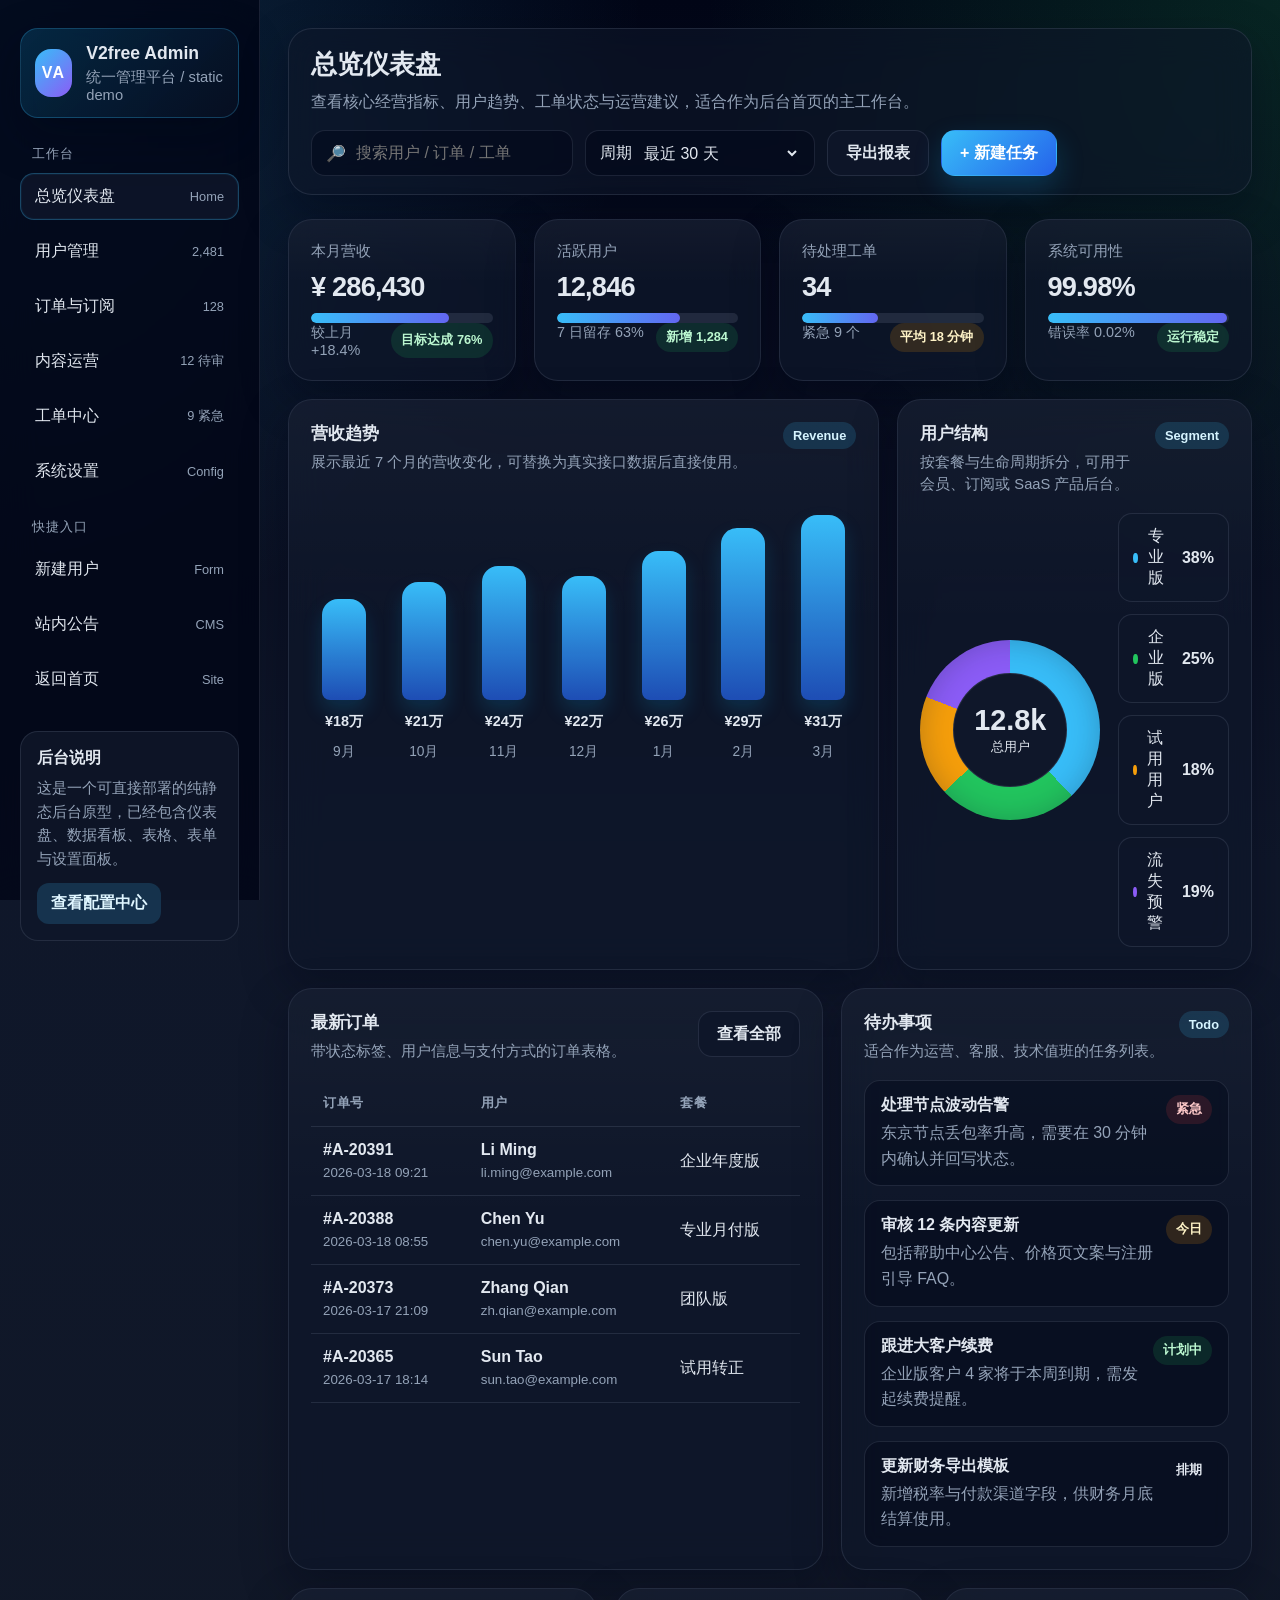
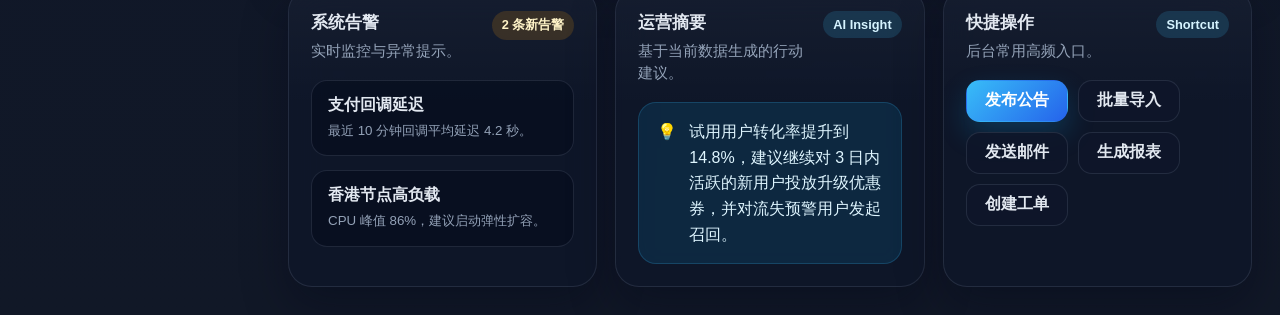
==== commit d4c86c75: "Merge pull request #1 from OSAMA-BIN-AZIZ/codex/create-complete-admin-dashboard Add static admin das" ====
--- a/admin.html
+++ b/admin.html
@@ -1,236 +1,960 @@
 <!DOCTYPE html>
 <html lang="zh-CN">
-  <head>
-    <meta charset="UTF-8" />
-    <meta name="viewport" content="width=device-width, initial-scale=1.0" />
-    <title>V2free 管理后台</title>
-    <meta
-      name="description"
-      content="V2free 管理后台，支持仪表盘、用户管理、节点监控、工单处理、财务概览与系统设置。"
-    />
-    <link rel="stylesheet" href="assets/admin.css" />
-  </head>
-  <body>
-    <div class="admin-shell">
-      <aside class="sidebar">
-        <div class="brand-block">
-          <div class="brand-mark">V</div>
-          <div>
-            <p class="eyebrow">Control Center</p>
-            <h1>V2free Admin</h1>
-          </div>
+<head>
+  <meta charset="UTF-8">
+  <meta name="viewport" content="width=device-width, initial-scale=1.0">
+  <title>V2free 管理后台</title>
+  <meta name="description" content="V2free 管理后台原型，包含仪表盘、用户、订单、内容、工单与系统设置。">
+  <style>
+    :root {
+      --bg: #0f172a;
+      --panel: rgba(15, 23, 42, 0.72);
+      --panel-strong: #111c33;
+      --line: rgba(148, 163, 184, 0.16);
+      --text: #e2e8f0;
+      --muted: #94a3b8;
+      --brand: #38bdf8;
+      --brand-strong: #0ea5e9;
+      --success: #22c55e;
+      --warning: #f59e0b;
+      --danger: #ef4444;
+      --shadow: 0 18px 45px rgba(2, 6, 23, 0.35);
+      --radius-lg: 24px;
+      --radius-md: 18px;
+      --radius-sm: 12px;
+      --sidebar-width: 260px;
+    }
+
+    * {
+      box-sizing: border-box;
+    }
+
+    body {
+      margin: 0;
+      font-family: "Inter", "PingFang SC", "Microsoft YaHei", sans-serif;
+      color: var(--text);
+      background:
+        radial-gradient(circle at top left, rgba(56, 189, 248, 0.18), transparent 28%),
+        radial-gradient(circle at top right, rgba(34, 197, 94, 0.16), transparent 25%),
+        linear-gradient(180deg, #020617 0%, #0f172a 45%, #111827 100%);
+      min-height: 100vh;
+    }
+
+    a {
+      color: inherit;
+      text-decoration: none;
+    }
+
+    button,
+    input,
+    select,
+    textarea {
+      font: inherit;
+    }
+
+    .app-shell {
+      display: grid;
+      grid-template-columns: var(--sidebar-width) minmax(0, 1fr);
+      min-height: 100vh;
+    }
+
+    .sidebar {
+      position: sticky;
+      top: 0;
+      height: 100vh;
+      padding: 28px 20px;
+      background: rgba(2, 6, 23, 0.78);
+      border-right: 1px solid var(--line);
+      backdrop-filter: blur(18px);
+    }
+
+    .brand {
+      display: flex;
+      align-items: center;
+      gap: 14px;
+      margin-bottom: 28px;
+      padding: 14px;
+      border: 1px solid rgba(56, 189, 248, 0.25);
+      border-radius: var(--radius-md);
+      background: linear-gradient(135deg, rgba(14, 165, 233, 0.18), rgba(15, 23, 42, 0.35));
+      box-shadow: var(--shadow);
+    }
+
+    .brand-mark {
+      display: grid;
+      place-items: center;
+      width: 48px;
+      height: 48px;
+      border-radius: 16px;
+      background: linear-gradient(135deg, var(--brand), #8b5cf6);
+      color: white;
+      font-weight: 800;
+      letter-spacing: 0.08em;
+    }
+
+    .brand h1 {
+      margin: 0;
+      font-size: 1.1rem;
+    }
+
+    .brand p {
+      margin: 4px 0 0;
+      color: var(--muted);
+      font-size: 0.92rem;
+    }
+
+    .nav-group {
+      margin-top: 24px;
+    }
+
+    .nav-title {
+      margin: 0 0 10px;
+      padding: 0 12px;
+      color: var(--muted);
+      font-size: 0.8rem;
+      letter-spacing: 0.08em;
+      text-transform: uppercase;
+    }
+
+    .nav-list {
+      display: grid;
+      gap: 8px;
+    }
+
+    .nav-link {
+      display: flex;
+      align-items: center;
+      justify-content: space-between;
+      gap: 12px;
+      width: 100%;
+      padding: 12px 14px;
+      border: 1px solid transparent;
+      border-radius: 14px;
+      color: var(--text);
+      background: transparent;
+      cursor: pointer;
+      transition: 0.2s ease;
+      text-align: left;
+    }
+
+    .nav-link:hover,
+    .nav-link.active {
+      background: rgba(15, 23, 42, 0.82);
+      border-color: rgba(56, 189, 248, 0.3);
+      box-shadow: inset 0 0 0 1px rgba(56, 189, 248, 0.06);
+    }
+
+    .nav-link small {
+      color: var(--muted);
+      font-size: 0.8rem;
+    }
+
+    .sidebar-footer {
+      margin-top: 28px;
+      padding: 16px;
+      border-radius: var(--radius-md);
+      background: rgba(15, 23, 42, 0.9);
+      border: 1px solid var(--line);
+    }
+
+    .sidebar-footer h2 {
+      margin: 0 0 8px;
+      font-size: 1rem;
+    }
+
+    .sidebar-footer p {
+      margin: 0 0 12px;
+      color: var(--muted);
+      line-height: 1.6;
+      font-size: 0.92rem;
+    }
+
+    .sidebar-footer a {
+      display: inline-flex;
+      align-items: center;
+      justify-content: center;
+      padding: 10px 14px;
+      border-radius: 12px;
+      background: rgba(56, 189, 248, 0.18);
+      color: #dff6ff;
+      font-weight: 600;
+    }
+
+    .main {
+      padding: 28px;
+    }
+
+    .topbar {
+      display: flex;
+      flex-wrap: wrap;
+      align-items: center;
+      justify-content: space-between;
+      gap: 16px;
+      margin-bottom: 24px;
+      padding: 18px 22px;
+      border: 1px solid var(--line);
+      border-radius: var(--radius-lg);
+      background: rgba(15, 23, 42, 0.58);
+      backdrop-filter: blur(18px);
+      box-shadow: var(--shadow);
+    }
+
+    .headline h2 {
+      margin: 0;
+      font-size: clamp(1.4rem, 2vw, 2rem);
+    }
+
+    .headline p {
+      margin: 8px 0 0;
+      color: var(--muted);
+      line-height: 1.5;
+    }
+
+    .toolbar {
+      display: flex;
+      flex-wrap: wrap;
+      gap: 12px;
+      align-items: center;
+    }
+
+    .search-box,
+    .select-box {
+      display: inline-flex;
+      align-items: center;
+      gap: 8px;
+      min-height: 46px;
+      padding: 0 14px;
+      border: 1px solid var(--line);
+      border-radius: 14px;
+      background: rgba(2, 6, 23, 0.45);
+    }
+
+    .search-box input,
+    .select-box select {
+      border: 0;
+      outline: none;
+      color: var(--text);
+      background: transparent;
+      min-width: 160px;
+    }
+
+    .select-box select option {
+      background: #0f172a;
+    }
+
+    .btn {
+      display: inline-flex;
+      align-items: center;
+      justify-content: center;
+      gap: 8px;
+      min-height: 46px;
+      padding: 0 18px;
+      border: 1px solid transparent;
+      border-radius: 14px;
+      cursor: pointer;
+      transition: 0.2s ease;
+      font-weight: 700;
+    }
+
+    .btn-primary {
+      background: linear-gradient(135deg, var(--brand), #2563eb);
+      color: white;
+      box-shadow: 0 12px 28px rgba(14, 165, 233, 0.22);
+    }
+
+    .btn-secondary {
+      background: rgba(15, 23, 42, 0.9);
+      border-color: var(--line);
+      color: var(--text);
+    }
+
+    .btn:hover {
+      transform: translateY(-1px);
+    }
+
+    .panel-grid {
+      display: grid;
+      gap: 18px;
+    }
+
+    .stats-grid {
+      grid-template-columns: repeat(4, minmax(0, 1fr));
+      margin-bottom: 18px;
+    }
+
+    .content-grid {
+      grid-template-columns: 2fr 1.2fr;
+      margin-bottom: 18px;
+    }
+
+    .secondary-grid {
+      grid-template-columns: 1.3fr 1fr;
+      margin-bottom: 18px;
+    }
+
+    .triple-grid {
+      grid-template-columns: repeat(3, minmax(0, 1fr));
+    }
+
+    .card {
+      position: relative;
+      overflow: hidden;
+      border: 1px solid var(--line);
+      border-radius: var(--radius-lg);
+      background: var(--panel);
+      backdrop-filter: blur(18px);
+      box-shadow: var(--shadow);
+    }
+
+    .card::after {
+      content: "";
+      position: absolute;
+      inset: 0;
+      background: linear-gradient(180deg, rgba(255, 255, 255, 0.03), transparent 40%);
+      pointer-events: none;
+    }
+
+    .card-body {
+      position: relative;
+      z-index: 1;
+      padding: 22px;
+    }
+
+    .card-header {
+      display: flex;
+      align-items: flex-start;
+      justify-content: space-between;
+      gap: 12px;
+      margin-bottom: 18px;
+    }
+
+    .card-header h3,
+    .card-header h4 {
+      margin: 0;
+      font-size: 1.06rem;
+    }
+
+    .card-header p {
+      margin: 6px 0 0;
+      color: var(--muted);
+      line-height: 1.5;
+      font-size: 0.92rem;
+    }
+
+    .tag,
+    .status,
+    .badge {
+      display: inline-flex;
+      align-items: center;
+      justify-content: center;
+      gap: 6px;
+      padding: 6px 10px;
+      border-radius: 999px;
+      font-size: 0.8rem;
+      font-weight: 700;
+      white-space: nowrap;
+    }
+
+    .tag {
+      background: rgba(56, 189, 248, 0.16);
+      color: #d6f4ff;
+    }
+
+    .status.success,
+    .badge.success {
+      background: rgba(34, 197, 94, 0.14);
+      color: #bbf7d0;
+    }
+
+    .status.warning,
+    .badge.warning {
+      background: rgba(245, 158, 11, 0.16);
+      color: #fef3c7;
+    }
+
+    .status.danger,
+    .badge.danger {
+      background: rgba(239, 68, 68, 0.14);
+      color: #fecaca;
+    }
+
+    .metric-title {
+      color: var(--muted);
+      font-size: 0.92rem;
+    }
+
+    .metric-value {
+      margin: 10px 0 10px;
+      font-size: clamp(1.7rem, 2vw, 2.2rem);
+      font-weight: 800;
+      letter-spacing: -0.03em;
+    }
+
+    .metric-footnote {
+      display: flex;
+      justify-content: space-between;
+      gap: 12px;
+      color: var(--muted);
+      font-size: 0.9rem;
+    }
+
+    .mini-progress,
+    .progress {
+      width: 100%;
+      height: 10px;
+      border-radius: 999px;
+      background: rgba(148, 163, 184, 0.16);
+      overflow: hidden;
+    }
+
+    .mini-progress span,
+    .progress span {
+      display: block;
+      height: 100%;
+      border-radius: inherit;
+      background: linear-gradient(90deg, var(--brand), #6366f1);
+    }
+
+    .chart {
+      display: flex;
+      align-items: flex-end;
+      gap: 14px;
+      height: 270px;
+      padding-top: 10px;
+    }
+
+    .bar-group {
+      flex: 1;
+      min-width: 0;
+      display: flex;
+      flex-direction: column;
+      align-items: center;
+      gap: 12px;
+    }
+
+    .bar-stack {
+      width: 100%;
+      max-width: 44px;
+      height: 210px;
+      display: flex;
+      align-items: flex-end;
+    }
+
+    .bar {
+      width: 100%;
+      border-radius: 16px 16px 8px 8px;
+      background: linear-gradient(180deg, rgba(56, 189, 248, 1), rgba(37, 99, 235, 0.72));
+      box-shadow: 0 10px 20px rgba(14, 165, 233, 0.18);
+    }
+
+    .bar-group span {
+      color: var(--muted);
+      font-size: 0.86rem;
+    }
+
+    .bar-group strong {
+      font-size: 0.9rem;
+    }
+
+    .donut-layout {
+      display: grid;
+      grid-template-columns: 180px 1fr;
+      gap: 18px;
+      align-items: center;
+    }
+
+    .donut {
+      width: 180px;
+      aspect-ratio: 1;
+      border-radius: 50%;
+      background: conic-gradient(
+        var(--brand) 0 38%,
+        #22c55e 38% 63%,
+        #f59e0b 63% 81%,
+        #8b5cf6 81% 100%
+      );
+      display: grid;
+      place-items: center;
+      margin: 0 auto;
+      box-shadow: inset 0 0 30px rgba(15, 23, 42, 0.25);
+    }
+
+    .donut::before {
+      content: "";
+      width: 112px;
+      height: 112px;
+      border-radius: 50%;
+      background: #0f172a;
+      border: 1px solid var(--line);
+    }
+
+    .donut-center {
+      position: absolute;
+      text-align: center;
+    }
+
+    .donut-center strong {
+      display: block;
+      font-size: 1.8rem;
+    }
+
+    .legend {
+      display: grid;
+      gap: 12px;
+    }
+
+    .legend-item {
+      display: flex;
+      align-items: center;
+      justify-content: space-between;
+      gap: 12px;
+      padding: 12px 14px;
+      border: 1px solid var(--line);
+      border-radius: 14px;
+      background: rgba(15, 23, 42, 0.58);
+    }
+
+    .legend-left {
+      display: flex;
+      align-items: center;
+      gap: 10px;
+    }
+
+    .dot {
+      width: 10px;
+      height: 10px;
+      border-radius: 50%;
+    }
+
+    .table-wrap {
+      overflow-x: auto;
+    }
+
+    table {
+      width: 100%;
+      border-collapse: collapse;
+      min-width: 680px;
+    }
+
+    th,
+    td {
+      padding: 14px 12px;
+      border-bottom: 1px solid var(--line);
+      text-align: left;
+      vertical-align: middle;
+    }
+
+    th {
+      color: var(--muted);
+      font-size: 0.84rem;
+      letter-spacing: 0.05em;
+      text-transform: uppercase;
+      font-weight: 700;
+    }
+
+    td strong {
+      display: block;
+      margin-bottom: 4px;
+    }
+
+    td small {
+      color: var(--muted);
+    }
+
+    .list {
+      display: grid;
+      gap: 14px;
+    }
+
+    .list-item {
+      display: flex;
+      align-items: flex-start;
+      justify-content: space-between;
+      gap: 12px;
+      padding: 14px 16px;
+      border: 1px solid var(--line);
+      border-radius: 16px;
+      background: rgba(2, 6, 23, 0.38);
+    }
+
+    .list-item h4 {
+      margin: 0 0 4px;
+      font-size: 1rem;
+    }
+
+    .list-item p,
+    .list-item small {
+      margin: 0;
+      color: var(--muted);
+      line-height: 1.6;
+    }
+
+    .split {
+      display: grid;
+      grid-template-columns: 1fr 1fr;
+      gap: 18px;
+    }
+
+    .form-grid {
+      display: grid;
+      grid-template-columns: repeat(2, minmax(0, 1fr));
+      gap: 16px;
+    }
+
+    .form-group {
+      display: grid;
+      gap: 8px;
+    }
+
+    .form-group.full {
+      grid-column: 1 / -1;
+    }
+
+    .form-group label {
+      color: var(--muted);
+      font-size: 0.92rem;
+    }
+
+    .field {
+      width: 100%;
+      min-height: 48px;
+      padding: 12px 14px;
+      border: 1px solid var(--line);
+      border-radius: 14px;
+      background: rgba(2, 6, 23, 0.38);
+      color: var(--text);
+      outline: none;
+    }
+
+    textarea.field {
+      min-height: 120px;
+      resize: vertical;
+    }
+
+    .toggle-row {
+      display: grid;
+      gap: 12px;
+    }
+
+    .toggle-item {
+      display: flex;
+      align-items: center;
+      justify-content: space-between;
+      gap: 14px;
+      padding: 14px 16px;
+      border: 1px solid var(--line);
+      border-radius: 16px;
+      background: rgba(2, 6, 23, 0.34);
+    }
+
+    .switch {
+      position: relative;
+      width: 54px;
+      height: 30px;
+      flex: 0 0 auto;
+    }
+
+    .switch input {
+      display: none;
+    }
+
+    .slider {
+      position: absolute;
+      inset: 0;
+      border-radius: 999px;
+      background: rgba(148, 163, 184, 0.28);
+      transition: 0.2s ease;
+      cursor: pointer;
+    }
+
+    .slider::before {
+      content: "";
+      position: absolute;
+      top: 3px;
+      left: 4px;
+      width: 24px;
+      height: 24px;
+      border-radius: 50%;
+      background: white;
+      transition: 0.2s ease;
+      box-shadow: 0 6px 16px rgba(15, 23, 42, 0.35);
+    }
+
+    .switch input:checked + .slider {
+      background: linear-gradient(135deg, var(--brand), #2563eb);
+    }
+
+    .switch input:checked + .slider::before {
+      transform: translateX(23px);
+    }
+
+    .section-panel {
+      display: none;
+    }
+
+    .section-panel.active {
+      display: block;
+    }
+
+    .notice {
+      display: flex;
+      align-items: flex-start;
+      gap: 12px;
+      padding: 16px 18px;
+      border-radius: 18px;
+      background: rgba(14, 165, 233, 0.12);
+      border: 1px solid rgba(56, 189, 248, 0.2);
+      color: #dff6ff;
+      line-height: 1.6;
+    }
+
+    .quick-actions {
+      display: flex;
+      flex-wrap: wrap;
+      gap: 10px;
+    }
+
+    .quick-actions .btn {
+      min-height: 42px;
+    }
+
+    @media (max-width: 1200px) {
+      .stats-grid,
+      .triple-grid {
+        grid-template-columns: repeat(2, minmax(0, 1fr));
+      }
+
+      .content-grid,
+      .secondary-grid,
+      .split,
+      .donut-layout {
+        grid-template-columns: 1fr;
+      }
+    }
+
+    @media (max-width: 900px) {
+      .app-shell {
+        grid-template-columns: 1fr;
+      }
+
+      .sidebar {
+        position: static;
+        height: auto;
+      }
+
+      .form-grid,
+      .stats-grid,
+      .triple-grid {
+        grid-template-columns: 1fr;
+      }
+
+      .main {
+        padding: 18px;
+      }
+
+      .topbar {
+        padding: 16px;
+      }
+    }
+  </style>
+</head>
+<body>
+  <div class="app-shell">
+    <aside class="sidebar">
+      <div class="brand">
+        <div class="brand-mark">VA</div>
+        <div>
+          <h1>V2free Admin</h1>
+          <p>统一管理平台 / static demo</p>
         </div>
-
-        <nav class="nav-list">
-          <button class="nav-item active" data-target="dashboard">总览仪表盘</button>
-          <button class="nav-item" data-target="users">用户管理</button>
-          <button class="nav-item" data-target="nodes">节点监控</button>
-          <button class="nav-item" data-target="finance">财务订单</button>
-          <button class="nav-item" data-target="tickets">客服工单</button>
-          <button class="nav-item" data-target="content">公告内容</button>
-          <button class="nav-item" data-target="settings">系统设置</button>
-        </nav>
-
-        <section class="sidebar-card">
-          <p class="eyebrow">今日重点</p>
-          <h2 id="sidebarAlertTitle">节点巡检待执行</h2>
-          <p id="sidebarAlertBody">东京 03 与新加坡 02 节点需要关注延迟波动。</p>
-          <button class="ghost-button" id="focusNodesButton">查看节点详情</button>
-        </section>
-      </aside>
-
-      <main class="main-panel">
-        <header class="topbar">
-          <div>
-            <p class="eyebrow">管理后台</p>
-            <h2>运营控制台</h2>
-          </div>
-          <div class="topbar-tools">
-            <label class="search-box">
-              <span>搜索</span>
-              <input id="globalSearch" type="search" placeholder="搜索用户、节点、工单关键字" />
-            </label>
-            <button class="primary-button" id="seedDemoButton">重置演示数据</button>
-          </div>
-        </header>
-
-        <section class="panel active" id="dashboard">
-          <div class="stats-grid">
-            <article class="stat-card">
-              <p>总用户数</p>
-              <h3 id="metricUsers">0</h3>
-              <span id="metricNewUsers">本周新增 0</span>
-            </article>
-            <article class="stat-card">
-              <p>活跃节点</p>
-              <h3 id="metricNodes">0</h3>
-              <span id="metricNodeStatus">0 个异常</span>
-            </article>
-            <article class="stat-card">
-              <p>本月营收</p>
-              <h3 id="metricRevenue">¥0</h3>
-              <span id="metricOrders">0 笔订单</span>
-            </article>
-            <article class="stat-card">
-              <p>待处理工单</p>
-              <h3 id="metricTickets">0</h3>
-              <span id="metricUrgent">0 个紧急</span>
-            </article>
-          </div>
-
-          <div class="content-grid">
-            <section class="card wide-card">
-              <div class="card-header">
-                <div>
-                  <p class="eyebrow">趋势</p>
-                  <h3>7 日注册与收入概览</h3>
-                </div>
-                <span class="badge">实时模拟</span>
-              </div>
-              <div id="chartBars" class="bar-chart"></div>
-            </section>
-
-            <section class="card">
-              <div class="card-header">
-                <div>
-                  <p class="eyebrow">系统健康度</p>
-                  <h3>巡检摘要</h3>
-                </div>
-              </div>
-              <ul id="healthList" class="status-list"></ul>
-            </section>
-
-            <section class="card wide-card">
-              <div class="card-header">
-                <div>
-                  <p class="eyebrow">最近活动</p>
-                  <h3>管理员操作日志</h3>
-                </div>
-              </div>
-              <div id="activityFeed" class="activity-feed"></div>
-            </section>
-          </div>
-        </section>
-
-        <section class="panel" id="users">
-          <div class="panel-split">
-            <section class="card">
-              <div class="card-header">
-                <div>
-                  <p class="eyebrow">新增账号</p>
-                  <h3>创建用户</h3>
-                </div>
-              </div>
-              <form id="userForm" class="stack-form">
-                <label>
-                  邮箱
-                  <input type="email" name="email" placeholder="user@example.com" required />
-                </label>
-                <label>
-                  套餐
-                  <select name="plan">
-                    <option value="Free">Free</option>
-                    <option value="Basic">Basic</option>
-                    <option value="Pro">Pro</option>
-                    <option value="Enterprise">Enterprise</option>
-                  </select>
-                </label>
-                <label>
-                  状态
-                  <select name="status">
-                    <option value="正常">正常</option>
-                    <option value="待验证">待验证</option>
-                    <option value="已暂停">已暂停</option>
-                  </select>
-                </label>
-                <button class="primary-button" type="submit">添加用户</button>
-              </form>
-            </section>
-
-            <section class="card grow-card">
-              <div class="card-header">
-                <div>
-                  <p class="eyebrow">用户数据</p>
-                  <h3>账户列表</h3>
-                </div>
-                <span class="hint">支持全局搜索联动过滤</span>
-              </div>
-              <div class="table-wrap">
-                <table>
-                  <thead>
-                    <tr>
-                      <th>邮箱</th>
-                      <th>套餐</th>
-                      <th>状态</th>
-                      <th>流量使用</th>
-                      <th>注册时间</th>
-                    </tr>
-                  </thead>
-                  <tbody id="usersTable"></tbody>
-                </table>
-              </div>
-            </section>
-          </div>
-        </section>
-
-        <section class="panel" id="nodes">
-          <div class="panel-split">
-            <section class="card grow-card">
-              <div class="card-header">
-                <div>
-                  <p class="eyebrow">节点池</p>
-                  <h3>线路与负载监控</h3>
-                </div>
-              </div>
-              <div id="nodesGrid" class="node-grid"></div>
-            </section>
-            <section class="card">
-              <div class="card-header">
-                <div>
-                  <p class="eyebrow">操作</p>
-                  <h3>节点维护面板</h3>
-                </div>
-              </div>
-              <form id="nodeForm" class="stack-form">
-                <label>
-                  节点名称
-                  <input type="text" name="name" placeholder="例如：香港 05" required />
-                </label>
-                <label>
-                  地区
-                  <input type="text" name="region" placeholder="Hong Kong" required />
-                </label>
-                <label>
-                  状态
-                  <select name="status">
-                    <option value="在线">在线</option>
-                    <option value="维护中">维护中</option>
-                    <option value="异常">异常</option>
-                  </select>
-                </label>
-                <button class="primary-button" type="submit">添加节点</button>
-              </form>
-            </section>
-          </div>
-        </section>
-
-        <section class="panel" id="finance">
-          <div class="content-grid finance-grid">
-            <section class="card">
-              <div class="card-header">
-                <div>
-                  <p class="eyebrow">收款概况</p>
-                  <h3>套餐收入分布</h3>
-                </div>
-              </div>
-              <div id="planRevenueList" class="status-list revenue-list"></div>
-            </section>
-            <section class="card wide-card">
-              <div class="card-header">
-                <div>
-                  <p class="eyebrow">订单</p>
-                  <h3>最近支付记录</h3>
-                </div>
+      </div>
+
+      <div class="nav-group">
+        <p class="nav-title">工作台</p>
+        <div class="nav-list">
+          <button class="nav-link active" data-target="dashboard">
+            <span>总览仪表盘</span>
+            <small>Home</small>
+          </button>
+          <button class="nav-link" data-target="users">
+            <span>用户管理</span>
+            <small>2,481</small>
+          </button>
+          <button class="nav-link" data-target="orders">
+            <span>订单与订阅</span>
+            <small>128</small>
+          </button>
+          <button class="nav-link" data-target="content">
+            <span>内容运营</span>
+            <small>12 待审</small>
+          </button>
+          <button class="nav-link" data-target="tickets">
+            <span>工单中心</span>
+            <small>9 紧急</small>
+          </button>
+          <button class="nav-link" data-target="settings">
+            <span>系统设置</span>
+            <small>Config</small>
+          </button>
+        </div>
+      </div>
+
+      <div class="nav-group">
+        <p class="nav-title">快捷入口</p>
+        <div class="nav-list">
+          <a class="nav-link" href="#create-user">
+            <span>新建用户</span>
+            <small>Form</small>
+          </a>
+          <a class="nav-link" href="#broadcast">
+            <span>站内公告</span>
+            <small>CMS</small>
+          </a>
+          <a class="nav-link" href="/index.html">
+            <span>返回首页</span>
+            <small>Site</small>
+          </a>
+        </div>
+      </div>
+
+      <div class="sidebar-footer">
+        <h2>后台说明</h2>
+        <p>这是一个可直接部署的纯静态后台原型，已经包含仪表盘、数据看板、表格、表单与设置面板。</p>
+        <a href="#settings">查看配置中心</a>
+      </div>
+    </aside>
+
+    <main class="main">
+      <header class="topbar">
+        <div class="headline">
+          <h2 id="page-title">总览仪表盘</h2>
+          <p id="page-desc">查看核心经营指标、用户趋势、工单状态与运营建议，适合作为后台首页的主工作台。</p>
+        </div>
+        <div class="toolbar">
+          <label class="search-box">
+            <span>🔎</span>
+            <input type="search" placeholder="搜索用户 / 订单 / 工单">
+          </label>
+          <label class="select-box">
+            <span>周期</span>
+            <select>
+              <option>最近 7 天</option>
+              <option selected>最近 30 天</option>
+              <option>最近 90 天</option>
+            </select>
+          </label>
+          <button class="btn btn-secondary">导出报表</button>
+          <button class="btn btn-primary">+ 新建任务</button>
+        </div>
+      </header>
+
+      <section class="section-panel active" id="dashboard">
+        <div class="panel-grid stats-grid">
+          <article class="card">
+            <div class="card-body">
+              <div class="metric-title">本月营收</div>
+              <div class="metric-value">¥ 286,430</div>
+              <div class="mini-progress"><span style="width: 76%"></span></div>
+              <div class="metric-footnote">
+                <span>较上月 +18.4%</span>
+                <span class="status success">目标达成 76%</span>
+              </div>
+            </div>
+          </article>
+          <article class="card">
+            <div class="card-body">
+              <div class="metric-title">活跃用户</div>
+              <div class="metric-value">12,846</div>
+              <div class="mini-progress"><span style="width: 68%"></span></div>
+              <div class="metric-footnote">
+                <span>7 日留存 63%</span>
+                <span class="status success">新增 1,284</span>
+              </div>
+            </div>
+          </article>
+          <article class="card">
+            <div class="card-body">
+              <div class="metric-title">待处理工单</div>
+              <div class="metric-value">34</div>
+              <div class="mini-progress"><span style="width: 42%"></span></div>
+              <div class="metric-footnote">
+                <span>紧急 9 个</span>
+                <span class="status warning">平均 18 分钟</span>
+              </div>
+            </div>
+          </article>
+          <article class="card">
+            <div class="card-body">
+              <div class="metric-title">系统可用性</div>
+              <div class="metric-value">99.98%</div>
+              <div class="mini-progress"><span style="width: 99%"></span></div>
+              <div class="metric-footnote">
+                <span>错误率 0.02%</span>
+                <span class="status success">运行稳定</span>
+              </div>
+            </div>
+          </article>
+        </div>
+
+        <div class="panel-grid content-grid">
+          <article class="card">
+            <div class="card-body">
+              <div class="card-header">
+                <div>
+                  <h3>营收趋势</h3>
+                  <p>展示最近 7 个月的营收变化，可替换为真实接口数据后直接使用。</p>
+                </div>
+                <span class="tag">Revenue</span>
+              </div>
+              <div class="chart" aria-label="Revenue chart">
+                <div class="bar-group"><div class="bar-stack"><div class="bar" style="height: 48%"></div></div><strong>¥18万</strong><span>9月</span></div>
+                <div class="bar-group"><div class="bar-stack"><div class="bar" style="height: 56%"></div></div><strong>¥21万</strong><span>10月</span></div>
+                <div class="bar-group"><div class="bar-stack"><div class="bar" style="height: 64%"></div></div><strong>¥24万</strong><span>11月</span></div>
+                <div class="bar-group"><div class="bar-stack"><div class="bar" style="height: 59%"></div></div><strong>¥22万</strong><span>12月</span></div>
+                <div class="bar-group"><div class="bar-stack"><div class="bar" style="height: 71%"></div></div><strong>¥26万</strong><span>1月</span></div>
+                <div class="bar-group"><div class="bar-stack"><div class="bar" style="height: 82%"></div></div><strong>¥29万</strong><span>2月</span></div>
+                <div class="bar-group"><div class="bar-stack"><div class="bar" style="height: 88%"></div></div><strong>¥31万</strong><span>3月</span></div>
+              </div>
+            </div>
+          </article>
+
+          <article class="card">
+            <div class="card-body">
+              <div class="card-header">
+                <div>
+                  <h3>用户结构</h3>
+                  <p>按套餐与生命周期拆分，可用于会员、订阅或 SaaS 产品后台。</p>
+                </div>
+                <span class="tag">Segment</span>
+              </div>
+              <div class="donut-layout">
+                <div style="position:relative; display:grid; place-items:center;">
+                  <div class="donut"></div>
+                  <div class="donut-center">
+                    <strong>12.8k</strong>
+                    <small>总用户</small>
+                  </div>
+                </div>
+                <div class="legend">
+                  <div class="legend-item"><div class="legend-left"><span class="dot" style="background:#38bdf8"></span><span>专业版</span></div><strong>38%</strong></div>
+                  <div class="legend-item"><div class="legend-left"><span class="dot" style="background:#22c55e"></span><span>企业版</span></div><strong>25%</strong></div>
+                  <div class="legend-item"><div class="legend-left"><span class="dot" style="background:#f59e0b"></span><span>试用用户</span></div><strong>18%</strong></div>
+                  <div class="legend-item"><div class="legend-left"><span class="dot" style="background:#8b5cf6"></span><span>流失预警</span></div><strong>19%</strong></div>
+                </div>
+              </div>
+            </div>
+          </article>
+        </div>
+
+        <div class="panel-grid secondary-grid">
+          <article class="card">
+            <div class="card-body">
+              <div class="card-header">
+                <div>
+                  <h3>最新订单</h3>
+                  <p>带状态标签、用户信息与支付方式的订单表格。</p>
+                </div>
+                <button class="btn btn-secondary">查看全部</button>
               </div>
               <div class="table-wrap">
                 <table>
@@ -240,163 +964,486 @@
                       <th>用户</th>
                       <th>套餐</th>
                       <th>金额</th>
-                      <th>支付状态</th>
-                      <th>时间</th>
+                      <th>状态</th>
                     </tr>
                   </thead>
-                  <tbody id="ordersTable"></tbody>
+                  <tbody>
+                    <tr>
+                      <td><strong>#A-20391</strong><small>2026-03-18 09:21</small></td>
+                      <td><strong>Li Ming</strong><small>li.ming@example.com</small></td>
+                      <td>企业年度版</td>
+                      <td>¥ 9,999</td>
+                      <td><span class="badge success">已支付</span></td>
+                    </tr>
+                    <tr>
+                      <td><strong>#A-20388</strong><small>2026-03-18 08:55</small></td>
+                      <td><strong>Chen Yu</strong><small>chen.yu@example.com</small></td>
+                      <td>专业月付版</td>
+                      <td>¥ 199</td>
+                      <td><span class="badge warning">待确认</span></td>
+                    </tr>
+                    <tr>
+                      <td><strong>#A-20373</strong><small>2026-03-17 21:09</small></td>
+                      <td><strong>Zhang Qian</strong><small>zh.qian@example.com</small></td>
+                      <td>团队版</td>
+                      <td>¥ 1,299</td>
+                      <td><span class="badge success">已完成</span></td>
+                    </tr>
+                    <tr>
+                      <td><strong>#A-20365</strong><small>2026-03-17 18:14</small></td>
+                      <td><strong>Sun Tao</strong><small>sun.tao@example.com</small></td>
+                      <td>试用转正</td>
+                      <td>¥ 599</td>
+                      <td><span class="badge danger">退款中</span></td>
+                    </tr>
+                  </tbody>
                 </table>
               </div>
-            </section>
-          </div>
-        </section>
-
-        <section class="panel" id="tickets">
-          <div class="panel-split">
-            <section class="card grow-card">
-              <div class="card-header">
-                <div>
-                  <p class="eyebrow">服务台</p>
-                  <h3>工单队列</h3>
-                </div>
-              </div>
-              <div id="ticketList" class="ticket-list"></div>
-            </section>
-            <section class="card">
-              <div class="card-header">
-                <div>
-                  <p class="eyebrow">快速回复</p>
-                  <h3>更新工单状态</h3>
-                </div>
-              </div>
-              <form id="ticketForm" class="stack-form">
-                <label>
-                  工单 ID
-                  <input type="text" name="id" placeholder="例如：TK-1004" required />
-                </label>
-                <label>
-                  新状态
-                  <select name="status">
-                    <option value="待处理">待处理</option>
-                    <option value="处理中">处理中</option>
-                    <option value="已解决">已解决</option>
-                    <option value="升级">升级</option>
+            </div>
+          </article>
+
+          <article class="card">
+            <div class="card-body">
+              <div class="card-header">
+                <div>
+                  <h3>待办事项</h3>
+                  <p>适合作为运营、客服、技术值班的任务列表。</p>
+                </div>
+                <span class="tag">Todo</span>
+              </div>
+              <div class="list">
+                <div class="list-item">
+                  <div>
+                    <h4>处理节点波动告警</h4>
+                    <p>东京节点丢包率升高，需要在 30 分钟内确认并回写状态。</p>
+                  </div>
+                  <span class="badge danger">紧急</span>
+                </div>
+                <div class="list-item">
+                  <div>
+                    <h4>审核 12 条内容更新</h4>
+                    <p>包括帮助中心公告、价格页文案与注册引导 FAQ。</p>
+                  </div>
+                  <span class="badge warning">今日</span>
+                </div>
+                <div class="list-item">
+                  <div>
+                    <h4>跟进大客户续费</h4>
+                    <p>企业版客户 4 家将于本周到期，需发起续费提醒。</p>
+                  </div>
+                  <span class="badge success">计划中</span>
+                </div>
+                <div class="list-item">
+                  <div>
+                    <h4>更新财务导出模板</h4>
+                    <p>新增税率与付款渠道字段，供财务月底结算使用。</p>
+                  </div>
+                  <span class="badge">排期</span>
+                </div>
+              </div>
+            </div>
+          </article>
+        </div>
+
+        <div class="panel-grid triple-grid">
+          <article class="card">
+            <div class="card-body">
+              <div class="card-header">
+                <div>
+                  <h4>系统告警</h4>
+                  <p>实时监控与异常提示。</p>
+                </div>
+                <span class="status warning">2 条新告警</span>
+              </div>
+              <div class="list">
+                <div class="list-item">
+                  <div>
+                    <h4>支付回调延迟</h4>
+                    <small>最近 10 分钟回调平均延迟 4.2 秒。</small>
+                  </div>
+                </div>
+                <div class="list-item">
+                  <div>
+                    <h4>香港节点高负载</h4>
+                    <small>CPU 峰值 86%，建议启动弹性扩容。</small>
+                  </div>
+                </div>
+              </div>
+            </div>
+          </article>
+          <article class="card">
+            <div class="card-body">
+              <div class="card-header">
+                <div>
+                  <h4>运营摘要</h4>
+                  <p>基于当前数据生成的行动建议。</p>
+                </div>
+                <span class="tag">AI Insight</span>
+              </div>
+              <div class="notice">
+                <div>💡</div>
+                <div>试用用户转化率提升到 14.8%，建议继续对 3 日内活跃的新用户投放升级优惠券，并对流失预警用户发起召回。</div>
+              </div>
+            </div>
+          </article>
+          <article class="card" id="broadcast">
+            <div class="card-body">
+              <div class="card-header">
+                <div>
+                  <h4>快捷操作</h4>
+                  <p>后台常用高频入口。</p>
+                </div>
+                <span class="tag">Shortcut</span>
+              </div>
+              <div class="quick-actions">
+                <button class="btn btn-primary">发布公告</button>
+                <button class="btn btn-secondary">批量导入</button>
+                <button class="btn btn-secondary">发送邮件</button>
+                <button class="btn btn-secondary">生成报表</button>
+                <button class="btn btn-secondary">创建工单</button>
+              </div>
+            </div>
+          </article>
+        </div>
+      </section>
+
+      <section class="section-panel" id="users">
+        <div class="panel-grid secondary-grid">
+          <article class="card">
+            <div class="card-body">
+              <div class="card-header">
+                <div>
+                  <h3>用户列表</h3>
+                  <p>包含会员等级、最近登录、健康度与当前状态。</p>
+                </div>
+                <button class="btn btn-primary">导入用户</button>
+              </div>
+              <div class="table-wrap">
+                <table>
+                  <thead>
+                    <tr>
+                      <th>姓名</th>
+                      <th>会员等级</th>
+                      <th>最近登录</th>
+                      <th>健康度</th>
+                      <th>状态</th>
+                    </tr>
+                  </thead>
+                  <tbody>
+                    <tr>
+                      <td><strong>Wang Lei</strong><small>wang.lei@example.com</small></td>
+                      <td>企业版</td>
+                      <td>2026-03-18 10:02</td>
+                      <td>92 / 100</td>
+                      <td><span class="badge success">正常</span></td>
+                    </tr>
+                    <tr>
+                      <td><strong>Liu Jia</strong><small>liu.jia@example.com</small></td>
+                      <td>专业版</td>
+                      <td>2026-03-18 08:17</td>
+                      <td>78 / 100</td>
+                      <td><span class="badge warning">待跟进</span></td>
+                    </tr>
+                    <tr>
+                      <td><strong>Zhao Xin</strong><small>zhao.xin@example.com</small></td>
+                      <td>试用版</td>
+                      <td>2026-03-17 21:44</td>
+                      <td>61 / 100</td>
+                      <td><span class="badge danger">流失预警</span></td>
+                    </tr>
+                  </tbody>
+                </table>
+              </div>
+            </div>
+          </article>
+
+          <article class="card" id="create-user">
+            <div class="card-body">
+              <div class="card-header">
+                <div>
+                  <h3>新建 / 编辑用户</h3>
+                  <p>支持快速录入基础信息、套餐与备注。</p>
+                </div>
+                <span class="tag">Form</span>
+              </div>
+              <form class="form-grid">
+                <div class="form-group">
+                  <label for="user-name">姓名</label>
+                  <input id="user-name" class="field" type="text" placeholder="请输入姓名">
+                </div>
+                <div class="form-group">
+                  <label for="user-email">邮箱</label>
+                  <input id="user-email" class="field" type="email" placeholder="请输入邮箱">
+                </div>
+                <div class="form-group">
+                  <label for="user-plan">套餐</label>
+                  <select id="user-plan" class="field">
+                    <option>试用版</option>
+                    <option selected>专业版</option>
+                    <option>企业版</option>
                   </select>
-                </label>
-                <label>
-                  回复摘要
-                  <textarea name="reply" rows="4" placeholder="填写给用户的处理说明"></textarea>
-                </label>
-                <button class="primary-button" type="submit">提交处理</button>
+                </div>
+                <div class="form-group">
+                  <label for="user-status">状态</label>
+                  <select id="user-status" class="field">
+                    <option selected>正常</option>
+                    <option>待跟进</option>
+                    <option>禁用</option>
+                  </select>
+                </div>
+                <div class="form-group full">
+                  <label for="user-note">备注</label>
+                  <textarea id="user-note" class="field" placeholder="填写跟进记录、客户标签或风险说明"></textarea>
+                </div>
+                <div class="form-group full" style="display:flex; gap:12px; flex-wrap:wrap;">
+                  <button class="btn btn-primary" type="button">保存用户</button>
+                  <button class="btn btn-secondary" type="reset">重置</button>
+                </div>
               </form>
-            </section>
-          </div>
-        </section>
-
-        <section class="panel" id="content">
-          <div class="panel-split">
-            <section class="card">
-              <div class="card-header">
-                <div>
-                  <p class="eyebrow">运营公告</p>
-                  <h3>发布新通知</h3>
-                </div>
-              </div>
-              <form id="announcementForm" class="stack-form">
-                <label>
-                  标题
-                  <input type="text" name="title" placeholder="例如：周末维护通知" required />
-                </label>
-                <label>
-                  分类
-                  <select name="tag">
-                    <option value="系统">系统</option>
-                    <option value="活动">活动</option>
-                    <option value="风控">风控</option>
+            </div>
+          </article>
+        </div>
+      </section>
+
+      <section class="section-panel" id="orders">
+        <div class="panel-grid split">
+          <article class="card">
+            <div class="card-body">
+              <div class="card-header">
+                <div>
+                  <h3>订单概览</h3>
+                  <p>汇总支付成功率、退款率与续费转化情况。</p>
+                </div>
+                <span class="tag">Sales</span>
+              </div>
+              <div class="list">
+                <div class="list-item"><div><h4>支付成功率</h4><small>近 30 天支付成功率稳步提升。</small></div><strong>97.2%</strong></div>
+                <div class="list-item"><div><h4>退款率</h4><small>同比下降 1.8%，客服解释成本降低。</small></div><strong>2.1%</strong></div>
+                <div class="list-item"><div><h4>自动续费转化</h4><small>企业客户自动续费占比更高。</small></div><strong>44.6%</strong></div>
+              </div>
+            </div>
+          </article>
+          <article class="card">
+            <div class="card-body">
+              <div class="card-header">
+                <div>
+                  <h3>收款渠道</h3>
+                  <p>便于运营查看渠道贡献占比。</p>
+                </div>
+                <span class="tag">Finance</span>
+              </div>
+              <div class="legend">
+                <div class="legend-item"><div class="legend-left"><span class="dot" style="background:#38bdf8"></span><span>支付宝</span></div><strong>42%</strong></div>
+                <div class="legend-item"><div class="legend-left"><span class="dot" style="background:#22c55e"></span><span>微信支付</span></div><strong>31%</strong></div>
+                <div class="legend-item"><div class="legend-left"><span class="dot" style="background:#8b5cf6"></span><span>Stripe</span></div><strong>17%</strong></div>
+                <div class="legend-item"><div class="legend-left"><span class="dot" style="background:#f59e0b"></span><span>人工转账</span></div><strong>10%</strong></div>
+              </div>
+            </div>
+          </article>
+        </div>
+      </section>
+
+      <section class="section-panel" id="content">
+        <div class="panel-grid split">
+          <article class="card">
+            <div class="card-body">
+              <div class="card-header">
+                <div>
+                  <h3>内容发布队列</h3>
+                  <p>适用于公告、帮助中心、博客或活动页审核。</p>
+                </div>
+                <button class="btn btn-primary">新建内容</button>
+              </div>
+              <div class="list">
+                <div class="list-item"><div><h4>3 月维护公告</h4><small>作者：运营团队 · 计划发布时间：2026-03-19</small></div><span class="badge warning">待审核</span></div>
+                <div class="list-item"><div><h4>企业版升级说明</h4><small>作者：产品团队 · 已校对，等待发布</small></div><span class="badge success">可发布</span></div>
+                <div class="list-item"><div><h4>新手帮助文档</h4><small>作者：客服团队 · 缺少截图资源</small></div><span class="badge danger">需补充</span></div>
+              </div>
+            </div>
+          </article>
+          <article class="card">
+            <div class="card-body">
+              <div class="card-header">
+                <div>
+                  <h3>公告编辑器</h3>
+                  <p>示例配置区，可接 CMS 接口或富文本编辑器。</p>
+                </div>
+                <span class="tag">CMS</span>
+              </div>
+              <div class="form-grid">
+                <div class="form-group full">
+                  <label for="notice-title">标题</label>
+                  <input id="notice-title" class="field" type="text" value="系统维护通知">
+                </div>
+                <div class="form-group full">
+                  <label for="notice-content">内容</label>
+                  <textarea id="notice-content" class="field">尊敬的用户，平台将于周五凌晨 02:00 - 03:00 进行例行维护，期间部分服务可能出现短暂波动。</textarea>
+                </div>
+                <div class="form-group full" style="display:flex; gap:12px; flex-wrap:wrap;">
+                  <button class="btn btn-primary" type="button">保存草稿</button>
+                  <button class="btn btn-secondary" type="button">预览</button>
+                  <button class="btn btn-secondary" type="button">安排发布</button>
+                </div>
+              </div>
+            </div>
+          </article>
+        </div>
+      </section>
+
+      <section class="section-panel" id="tickets">
+        <div class="panel-grid split">
+          <article class="card">
+            <div class="card-body">
+              <div class="card-header">
+                <div>
+                  <h3>工单分布</h3>
+                  <p>按优先级查看当前工单量。</p>
+                </div>
+                <span class="tag">Support</span>
+              </div>
+              <div class="list">
+                <div class="list-item"><div><h4>P1 紧急故障</h4><small>影响支付、登录、核心连接服务。</small></div><strong>9</strong></div>
+                <div class="list-item"><div><h4>P2 功能异常</h4><small>影响部分用户体验，需要 4 小时内处理。</small></div><strong>14</strong></div>
+                <div class="list-item"><div><h4>P3 咨询建议</h4><small>咨询、文档反馈和需求建议。</small></div><strong>28</strong></div>
+              </div>
+            </div>
+          </article>
+          <article class="card">
+            <div class="card-body">
+              <div class="card-header">
+                <div>
+                  <h3>最近工单</h3>
+                  <p>展示客服 SLA 与处理状态。</p>
+                </div>
+                <span class="status warning">平均首响 6 分钟</span>
+              </div>
+              <div class="list">
+                <div class="list-item"><div><h4>#TK-1021 登录验证码失败</h4><small>提交人：zhou@example.com · 5 分钟前</small></div><span class="badge danger">处理中</span></div>
+                <div class="list-item"><div><h4>#TK-1016 企业版续费咨询</h4><small>提交人：sales@example.com · 21 分钟前</small></div><span class="badge success">已响应</span></div>
+                <div class="list-item"><div><h4>#TK-1009 节点延迟反馈</h4><small>提交人：user@example.com · 48 分钟前</small></div><span class="badge warning">待派发</span></div>
+              </div>
+            </div>
+          </article>
+        </div>
+      </section>
+
+      <section class="section-panel" id="settings">
+        <div class="panel-grid split">
+          <article class="card">
+            <div class="card-body">
+              <div class="card-header">
+                <div>
+                  <h3>系统配置</h3>
+                  <p>常见后台开关、通知与安全项。</p>
+                </div>
+                <span class="tag">Config</span>
+              </div>
+              <div class="toggle-row">
+                <div class="toggle-item">
+                  <div>
+                    <h4>启用注册审核</h4>
+                    <small>开启后新用户需审核通过后才能使用核心功能。</small>
+                  </div>
+                  <label class="switch"><input type="checkbox" checked><span class="slider"></span></label>
+                </div>
+                <div class="toggle-item">
+                  <div>
+                    <h4>异常登录提醒</h4>
+                    <small>发现异地或异常设备登录时自动发送邮件/短信提醒。</small>
+                  </div>
+                  <label class="switch"><input type="checkbox" checked><span class="slider"></span></label>
+                </div>
+                <div class="toggle-item">
+                  <div>
+                    <h4>维护模式</h4>
+                    <small>临时进入维护状态，前台显示统一维护公告。</small>
+                  </div>
+                  <label class="switch"><input type="checkbox"><span class="slider"></span></label>
+                </div>
+              </div>
+            </div>
+          </article>
+
+          <article class="card">
+            <div class="card-body">
+              <div class="card-header">
+                <div>
+                  <h3>通知与 API</h3>
+                  <p>可扩展为 Webhook、短信、邮件与第三方集成配置。</p>
+                </div>
+                <span class="tag">Integration</span>
+              </div>
+              <div class="form-grid">
+                <div class="form-group full">
+                  <label for="webhook">Webhook 地址</label>
+                  <input id="webhook" class="field" type="url" value="https://api.example.com/hooks/admin-events">
+                </div>
+                <div class="form-group">
+                  <label for="email">通知邮箱</label>
+                  <input id="email" class="field" type="email" value="ops@example.com">
+                </div>
+                <div class="form-group">
+                  <label for="channel">默认通道</label>
+                  <select id="channel" class="field">
+                    <option selected>邮件 + 站内信</option>
+                    <option>仅邮件</option>
+                    <option>仅站内信</option>
                   </select>
-                </label>
-                <label>
-                  内容
-                  <textarea name="content" rows="5" placeholder="请输入公告内容" required></textarea>
-                </label>
-                <button class="primary-button" type="submit">发布公告</button>
-              </form>
-            </section>
-            <section class="card grow-card">
-              <div class="card-header">
-                <div>
-                  <p class="eyebrow">公告记录</p>
-                  <h3>已发布内容</h3>
-                </div>
-              </div>
-              <div id="announcementList" class="announcement-list"></div>
-            </section>
-          </div>
-        </section>
-
-        <section class="panel" id="settings">
-          <div class="panel-split">
-            <section class="card grow-card">
-              <div class="card-header">
-                <div>
-                  <p class="eyebrow">站点配置</p>
-                  <h3>基础参数</h3>
-                </div>
-              </div>
-              <form id="settingsForm" class="settings-grid">
-                <label>
-                  站点名称
-                  <input type="text" name="siteName" />
-                </label>
-                <label>
-                  默认币种
-                  <input type="text" name="currency" />
-                </label>
-                <label>
-                  新用户初始流量
-                  <input type="text" name="defaultQuota" />
-                </label>
-                <label>
-                  工单 SLA
-                  <input type="text" name="sla" />
-                </label>
-                <label class="full-width">
-                  注册页公告
-                  <textarea name="welcomeMessage" rows="4"></textarea>
-                </label>
-                <div class="settings-switches full-width">
-                  <label class="switch-row">
-                    <span>开启新用户注册</span>
-                    <input type="checkbox" name="registrationOpen" />
-                  </label>
-                  <label class="switch-row">
-                    <span>启用邮件通知</span>
-                    <input type="checkbox" name="emailNotice" />
-                  </label>
-                  <label class="switch-row">
-                    <span>异常节点自动摘除</span>
-                    <input type="checkbox" name="autoDrain" />
-                  </label>
-                </div>
-                <button class="primary-button full-width" type="submit">保存系统设置</button>
-              </form>
-            </section>
-            <section class="card">
-              <div class="card-header">
-                <div>
-                  <p class="eyebrow">当前状态</p>
-                  <h3>配置摘要</h3>
-                </div>
-              </div>
-              <div id="settingsSummary" class="status-list"></div>
-            </section>
-          </div>
-        </section>
-      </main>
-    </div>
-
-    <div id="toast" class="toast" aria-live="polite"></div>
-
-    <script src="assets/admin.js"></script>
-  </body>
+                </div>
+                <div class="form-group full" style="display:flex; gap:12px; flex-wrap:wrap;">
+                  <button class="btn btn-primary" type="button">保存设置</button>
+                  <button class="btn btn-secondary" type="button">测试回调</button>
+                </div>
+              </div>
+            </div>
+          </article>
+        </div>
+      </section>
+    </main>
+  </div>
+
+  <script>
+    const pageMeta = {
+      dashboard: {
+        title: '总览仪表盘',
+        desc: '查看核心经营指标、用户趋势、工单状态与运营建议，适合作为后台首页的主工作台。'
+      },
+      users: {
+        title: '用户管理',
+        desc: '集中处理用户档案、会员等级、状态跟踪与手动录入，适合作为 CRM / 用户后台的基础模块。'
+      },
+      orders: {
+        title: '订单与订阅',
+        desc: '查看订单表现、支付渠道和订阅续费数据，可继续接入真实财务接口。'
+      },
+      content: {
+        title: '内容运营',
+        desc: '管理公告、帮助文档和活动内容，支持审核与发布流程展示。'
+      },
+      tickets: {
+        title: '工单中心',
+        desc: '查看客服响应效率、工单优先级和最新处理状态。'
+      },
+      settings: {
+        title: '系统设置',
+        desc: '统一管理系统开关、通知策略与集成配置。'
+      }
+    };
+
+    const links = document.querySelectorAll('.nav-link[data-target]');
+    const panels = document.querySelectorAll('.section-panel');
+    const title = document.getElementById('page-title');
+    const desc = document.getElementById('page-desc');
+
+    links.forEach((link) => {
+      link.addEventListener('click', () => {
+        const target = link.dataset.target;
+        links.forEach((item) => item.classList.toggle('active', item === link));
+        panels.forEach((panel) => panel.classList.toggle('active', panel.id === target));
+        title.textContent = pageMeta[target].title;
+        desc.textContent = pageMeta[target].desc;
+      });
+    });
+  </script>
+</body>
 </html>
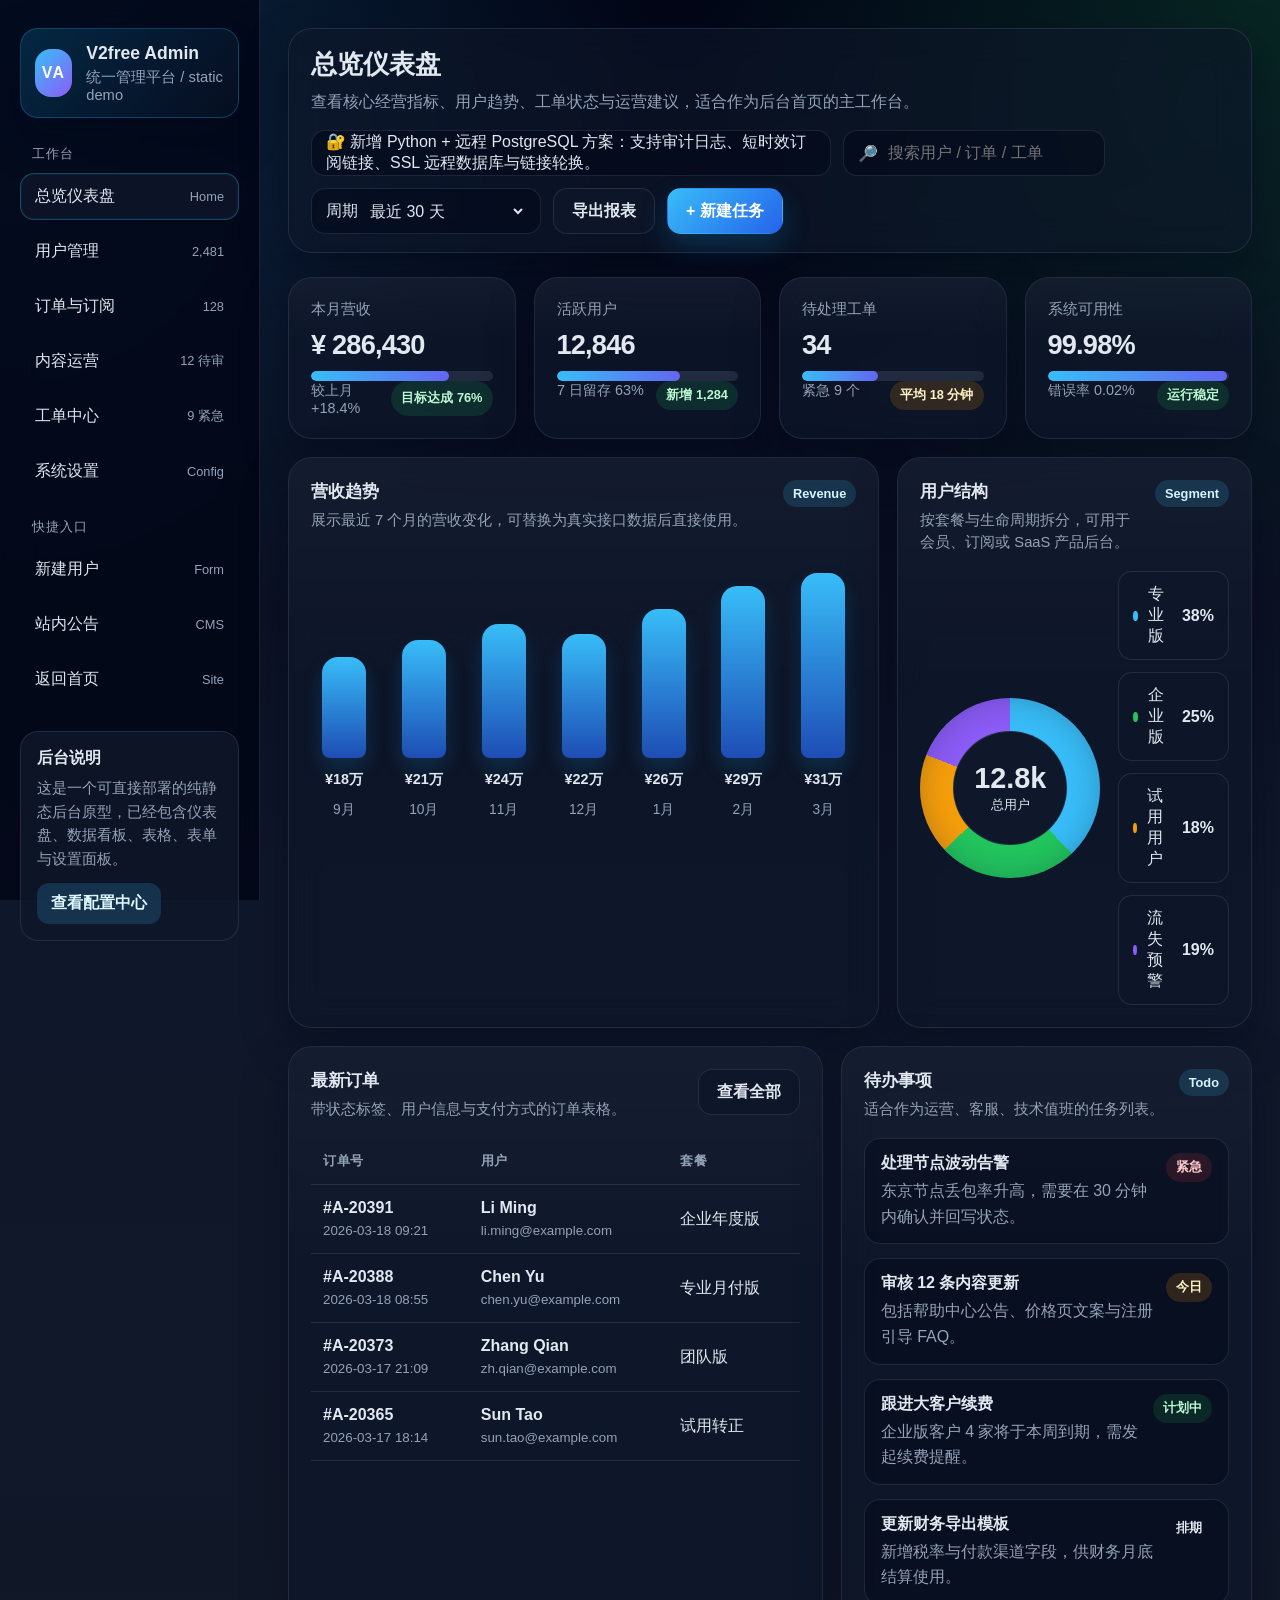
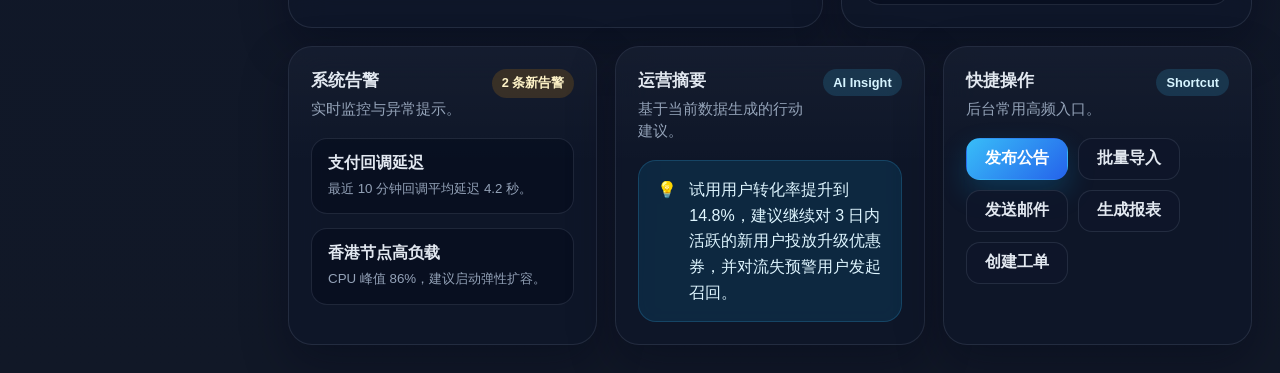
==== commit fa34e44a: "Add secure Python backend with remote DB support" ====
--- a/admin.html
+++ b/admin.html
@@ -831,6 +831,7 @@
           <p id="page-desc">查看核心经营指标、用户趋势、工单状态与运营建议，适合作为后台首页的主工作台。</p>
         </div>
         <div class="toolbar">
+        <div class="search-box" style="max-width: 520px;">🔐 新增 Python + 远程 PostgreSQL 方案：支持审计日志、短时效订阅链接、SSL 远程数据库与链接轮换。</div>
           <label class="search-box">
             <span>🔎</span>
             <input type="search" placeholder="搜索用户 / 订单 / 工单">
